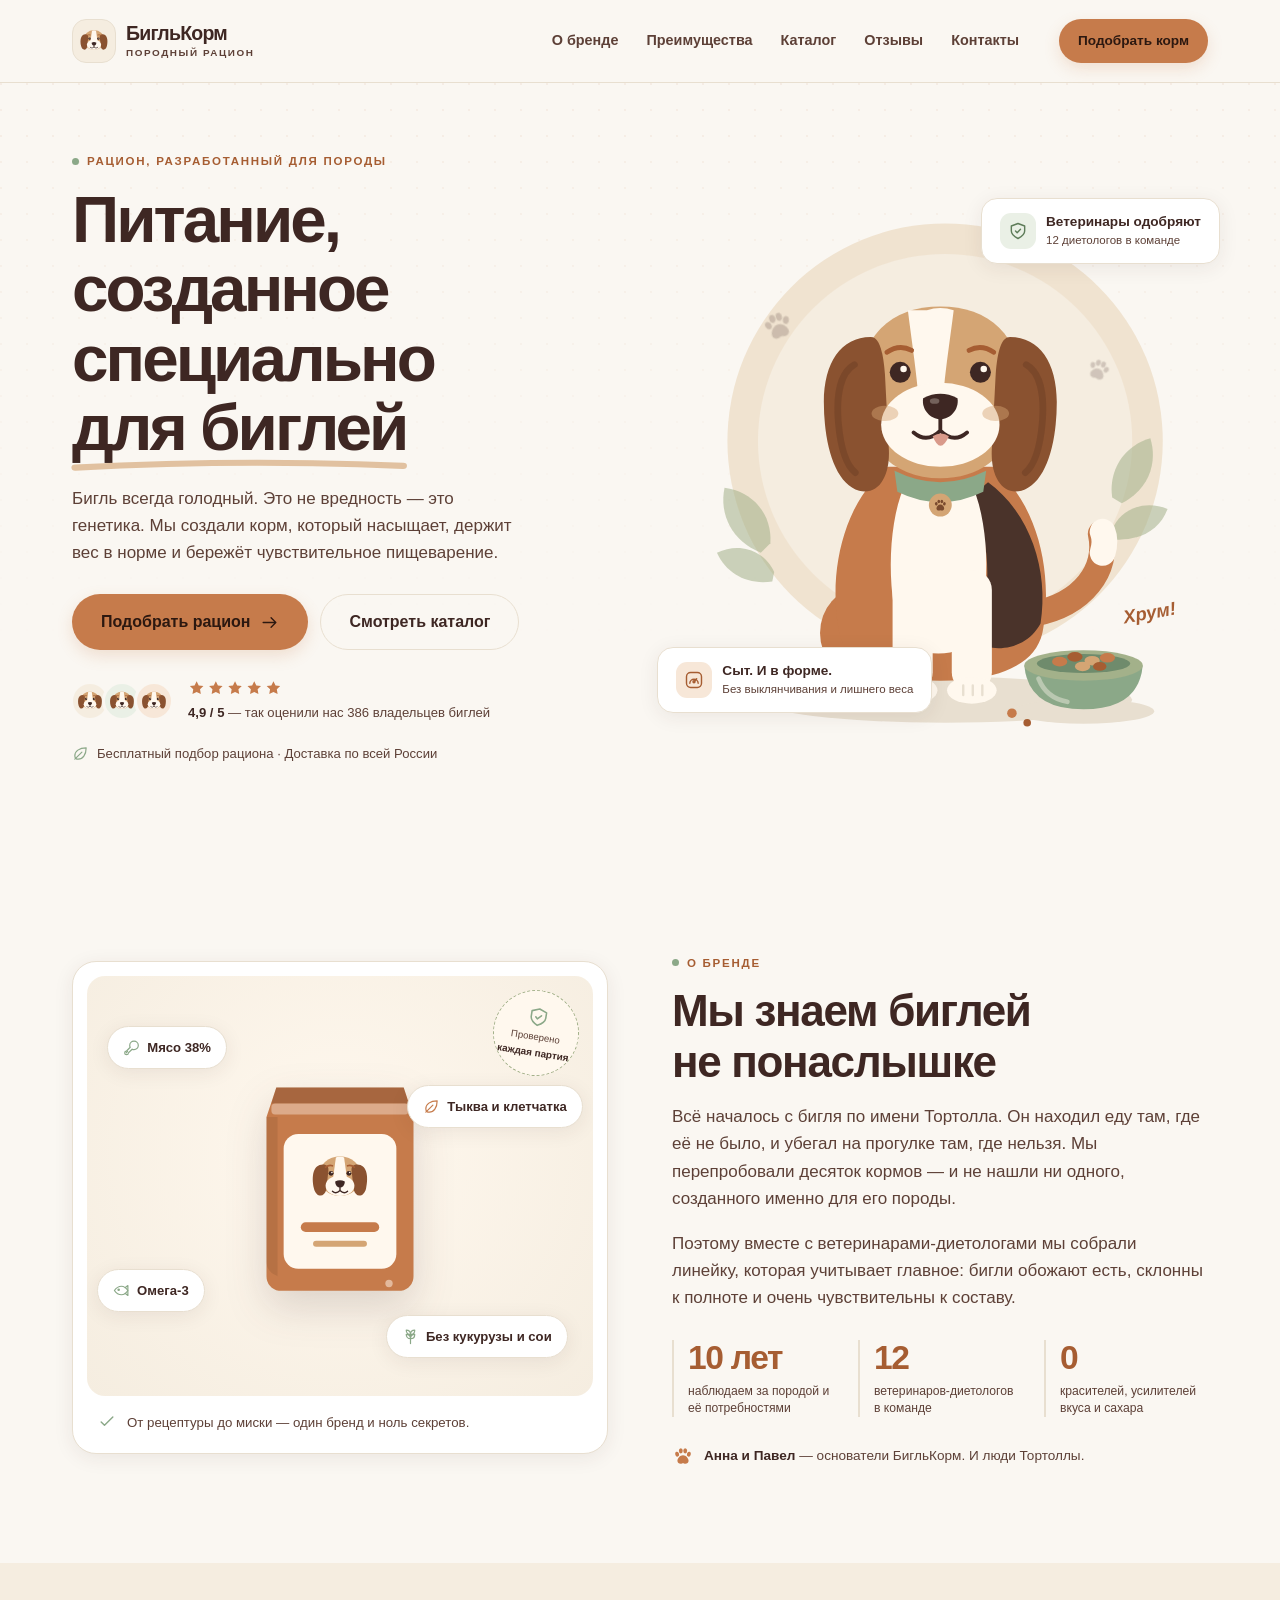
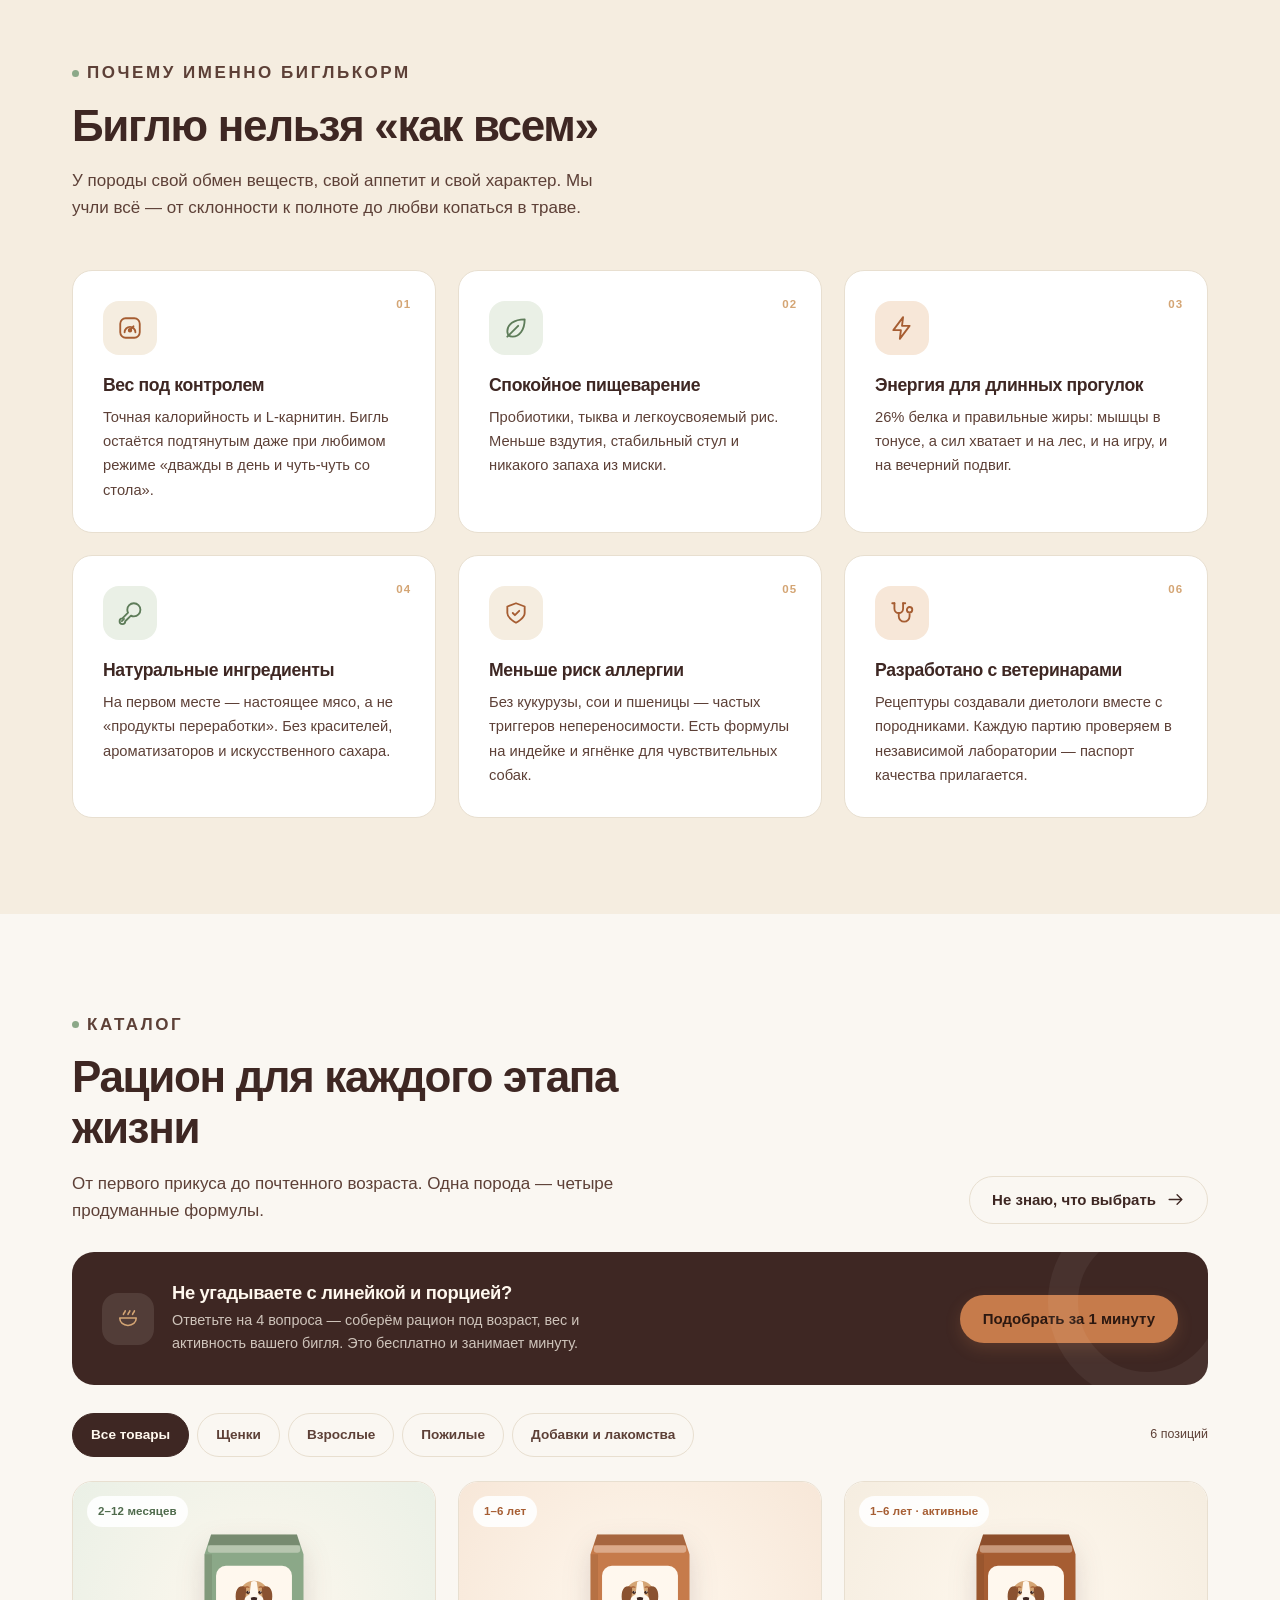
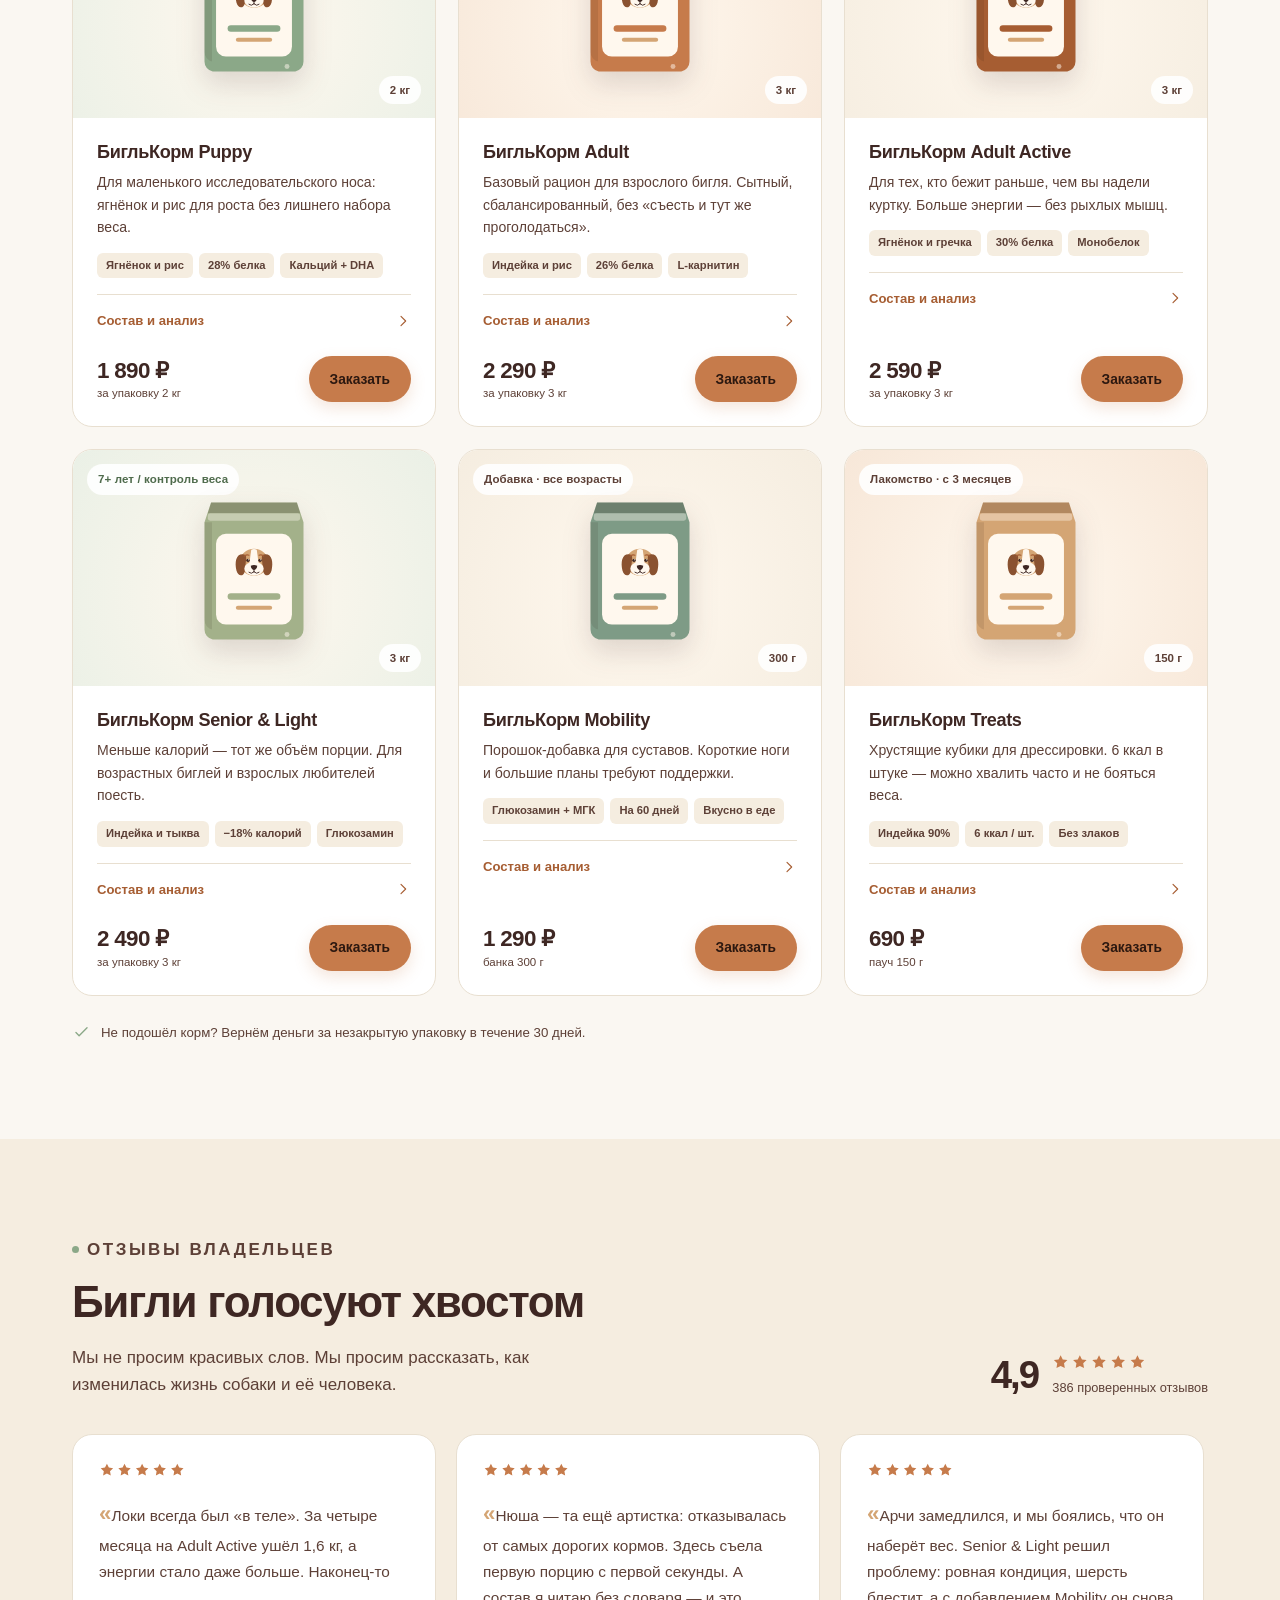
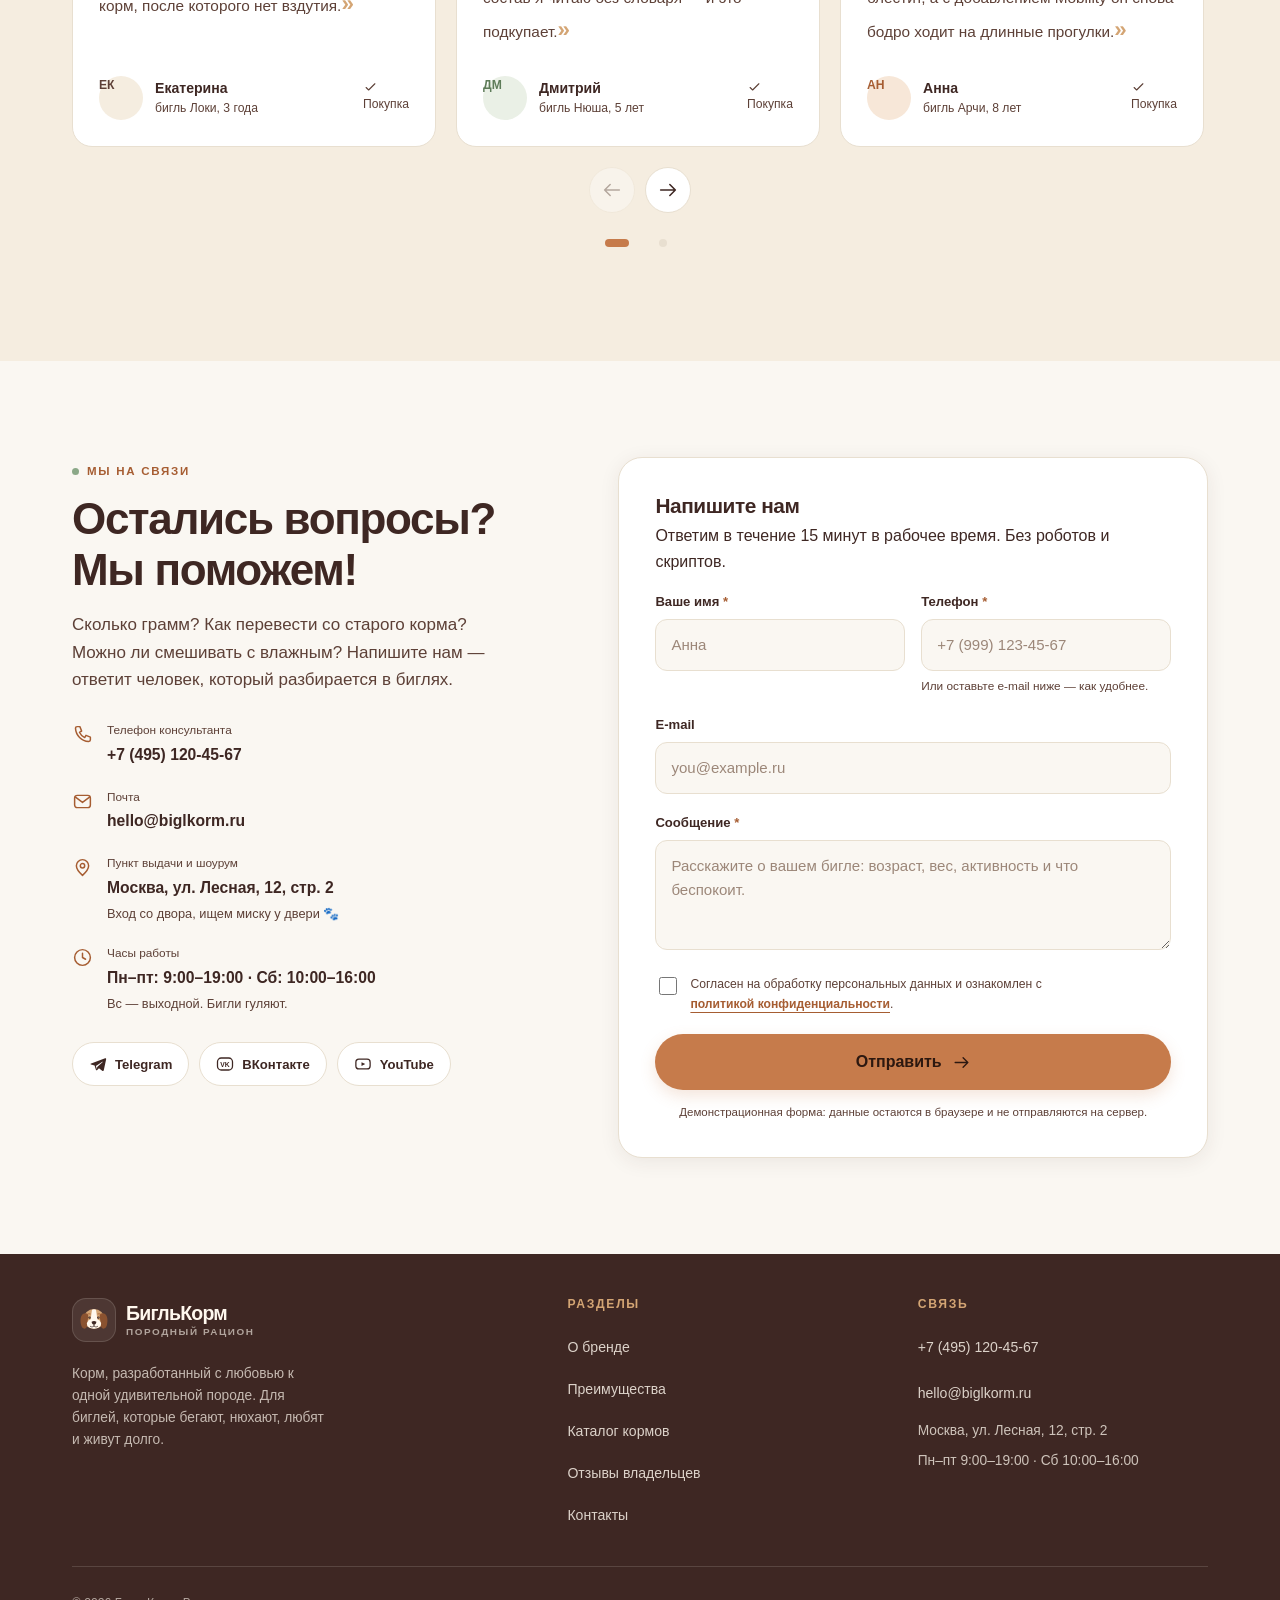
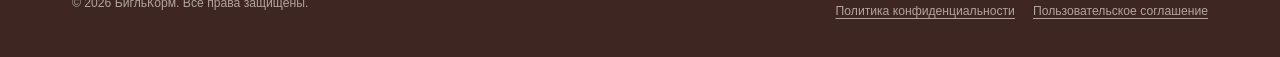
==== app/index.html @ 766b99fa "initial project" ====
<!DOCTYPE html>
<html lang="ru">
<head>
<meta charset="UTF-8">
<meta name="viewport" content="width=device-width, initial-scale=1">
<meta name="theme-color" content="#FAF7F2">
<meta name="description" content="БигльКорм — породный рацион для биглей. Корма для щенков, взрослых и пожилых собак, разработанные совместно с ветеринарами-диетологами. Бесподбор рациона под вес и активность.">
<title>БигльКорм — питание, созданное специально для биглей</title>
<link rel="icon" type="image/svg+xml" href="data:image/svg+xml,%3Csvg xmlns='http://www.w3.org/2000/svg' viewBox='0 0 100 100'%3E%3Ccircle cx='50' cy='47' r='31' fill='%23D4A574'/%3E%3Cellipse cx='37' cy='43' rx='3.6' ry='3.6' fill='%233E2723'/%3E%3Cellipse cx='63' cy='43' rx='3.6' ry='3.6' fill='%233E2723'/%3E%3Cpath d='M50 64v4' stroke='%233E2723' stroke-width='3' stroke-linecap='round'/%3E%3C/svg%3E">
<link rel="stylesheet" href="css/styles.css">
</head>

<body>
<a class="skip-link" href="#main">Перейти к содержимому</a>

<!-- ============================================================
     INLINE SVG-СПРАЙТ: иконки, мордочка бигля, упаковка корма
     ============================================================ -->
<svg width="0" height="0" style="position:absolute;overflow:hidden" aria-hidden="true" xmlns="http://www.w3.org/2000/svg">
<defs>

  <symbol id="i-paw" viewBox="0 0 24 24">
    <g fill="currentColor" stroke="none">
      <ellipse cx="5.6" cy="10" rx="2.1" ry="2.7" transform="rotate(-18 5.6 10)"/>
      <ellipse cx="9.6" cy="6.4" rx="2.1" ry="2.8"/>
      <ellipse cx="14.4" cy="6.4" rx="2.1" ry="2.8"/>
      <ellipse cx="18.4" cy="10" rx="2.1" ry="2.7" transform="rotate(18 18.4 10)"/>
      <path d="M12 11.2c-3.1 0-6.1 3.3-6.1 6.1 0 2 1.6 3.2 3.6 3.2 1.1 0 1.7-.5 2.5-.5s1.4.5 2.5.5c2 0 3.6-1.2 3.6-3.2 0-2.8-3-6.1-6.1-6.1Z"/>
    </g>
  </symbol>

  <symbol id="i-leaf" viewBox="0 0 24 24">
    <path d="M20 4C10 4 4 9 4 15c0 3 2 5 5 5 6 0 11-6 11-16Z"/>
    <path d="M4 20 14 10"/>
  </symbol>

  <symbol id="i-scale" viewBox="0 0 24 24">
    <rect x="3" y="3" width="18" height="18" rx="5"/>
    <path d="M7 16a5 5 0 0 1 10 0"/>
    <path d="m12 14 3.2-3.6"/>
    <circle cx="12" cy="14" r="1.2"/>
  </symbol>

  <symbol id="i-bolt" viewBox="0 0 24 24">
    <path d="M13 2 4 14h7l-1 8 9-12h-7l1-8Z"/>
  </symbol>

  <symbol id="i-shield" viewBox="0 0 24 24">
    <path d="M12 3 4 6v6c0 5 8 9 8 9s8-4 8-9V6l-8-3Z"/>
    <path d="m9 12 2 2 4-4"/>
  </symbol>

  <symbol id="i-heart" viewBox="0 0 24 24">
    <path d="M12 20s-7-4.6-7-10a4 4 0 0 1 7-2.6A4 4 0 0 1 19 10c0 5.4-7 10-7 10Z"/>
  </symbol>

  <symbol id="i-stethoscope" viewBox="0 0 24 24">
    <path d="M5 3v5a4 4 0 0 0 8 0V3"/>
    <path d="M5 3H3m10 0h2"/>
    <path d="M9 12v3a5 5 0 0 0 10 0v-2"/>
    <circle cx="19" cy="9" r="2.5"/>
  </symbol>

  <symbol id="i-bowl" viewBox="0 0 24 24">
    <path d="M3 11h18c0 5-4 8-9 8s-9-3-9-8Z"/>
    <path d="M7 7c0-2 2-2 2-4M12 7c0-2 2-2 2-4M17 7c0-2 2-2 2-4"/>
  </symbol>

  <symbol id="i-joints" viewBox="0 0 24 24">
    <circle cx="6.5" cy="6.5" r="3.5"/>
    <circle cx="17.5" cy="17.5" r="3.5"/>
    <path d="m9 9 6 6"/>
    <path d="M15 5h5M17.5 2.5v5M4 15v5M1.5 17.5h5"/>
  </symbol>

  <symbol id="i-meat" viewBox="0 0 24 24">
    <path d="M15.5 3a6 6 0 0 0-6 6c0 1 .2 1.9.7 2.7L5 17a2.6 2.6 0 1 0 2.6 2.6l5.3-5.2c.8.5 1.7.7 2.7.7a6 6 0 0 0-.1-12.1Z"/>
    <path d="m4.5 19.5 2-2"/>
  </symbol>

  <symbol id="i-fish" viewBox="0 0 24 24">
    <path d="M2 12s4-6 10-6c4 0 7 3 9 6-2 3-5 6-9 6-6 0-10-6-10-6Z"/>
    <path d="m17 8 4-3v14l-4-3"/>
    <circle cx="8" cy="11" r="1"/>
  </symbol>

  <symbol id="i-wheat" viewBox="0 0 24 24">
    <path d="M12 22V9"/>
    <path d="M12 9C8 9 6 6 6 3c4 0 6 3 6 6Zm0 0c4 0 6-3 6-6-4 0-6 3-6 6Zm0 6c-4 0-6-3-6-6 4 0 6 3 6 6Zm0 0c4 0 6-3 6-6-4 0-6 3-6 6Z"/>
  </symbol>

  <symbol id="i-check" viewBox="0 0 24 24">
    <path d="m5 12 4 4L19 6"/>
  </symbol>

  <symbol id="i-arrow" viewBox="0 0 24 24">
    <path d="M4 12h16M14 6l6 6-6 6"/>
  </symbol>

  <symbol id="i-chevron" viewBox="0 0 24 24">
    <path d="m9 5 7 7-7 7"/>
  </symbol>

  <symbol id="i-close" viewBox="0 0 24 24">
    <path d="M6 6l12 12M18 6 6 18"/>
  </symbol>

  <symbol id="i-plus" viewBox="0 0 24 24">
    <path d="M12 5v14M5 12h14"/>
  </symbol>

  <symbol id="i-minus" viewBox="0 0 24 24">
    <path d="M5 12h14"/>
  </symbol>

  <symbol id="i-star" viewBox="0 0 24 24">
    <path fill="currentColor" stroke="none" d="m12 2.5 2.9 5.9 6.5.9-4.7 4.6 1.1 6.5L12 17.4l-5.8 3 1.1-6.5L2.6 9.3l6.5-.9L12 2.5Z"/>
  </symbol>

  <symbol id="i-stars" viewBox="0 0 100 20">
    <use href="#i-star" x="0"  y="1" width="18" height="18"/>
    <use href="#i-star" x="20" y="1" width="18" height="18"/>
    <use href="#i-star" x="40" y="1" width="18" height="18"/>
    <use href="#i-star" x="60" y="1" width="18" height="18"/>
    <use href="#i-star" x="80" y="1" width="18" height="18"/>
  </symbol>

  <symbol id="i-phone" viewBox="0 0 24 24">
    <path d="M6 3h3l2 5-2.5 1.5a12 12 0 0 0 6 6L16 13l5 2v3a2 2 0 0 1-2 2A16 16 0 0 1 4 5a2 2 0 0 1 2-2Z"/>
  </symbol>

  <symbol id="i-mail" viewBox="0 0 24 24">
    <rect x="3" y="5" width="18" height="14" rx="3"/>
    <path d="m4 7 8 6 8-6"/>
  </symbol>

  <symbol id="i-pin" viewBox="0 0 24 24">
    <path d="M12 21s7-6.3 7-11a7 7 0 1 0-14 0c0 4.7 7 11 7 11Z"/>
    <circle cx="12" cy="10" r="2.5"/>
  </symbol>

  <symbol id="i-clock" viewBox="0 0 24 24">
    <circle cx="12" cy="12" r="9"/>
    <path d="M12 7v5l3.5 2"/>
  </symbol>

  <symbol id="i-telegram" viewBox="0 0 24 24">
    <path fill="currentColor" stroke="none" d="M21.5 4.3 2.9 11.2c-1.2.5-1.2 1.1-.2 1.4l4.7 1.5 1.8 5.5c.2.6.4.8.9.8.4 0 .6-.2.9-.5l2.3-2.2 4.7 3.5c.9.5 1.5.2 1.7-.8l3.1-14.5c.3-1.2-.4-1.8-1.3-1.6ZM9.2 14.5l8.6-5.4c.4-.2.8-.1.5.2l-7.4 6.7-.3 3-1.4-4.5Z"/>
  </symbol>

  <symbol id="i-vk" viewBox="0 0 24 24">
    <rect x="2" y="4" width="20" height="16" rx="5" fill="none" stroke="currentColor" stroke-width="1.7"/>
    <text x="12" y="15.5" text-anchor="middle" font-family="inherit" font-size="9" font-weight="800" fill="currentColor" stroke="none">VK</text>
  </symbol>

  <symbol id="i-youtube" viewBox="0 0 24 24">
    <rect x="2.5" y="5.5" width="19" height="13" rx="4"/>
    <path d="m10 9.5 5 2.5-5 2.5v-5Z" fill="currentColor" stroke="none"/>
  </symbol>

  <!-- Мордочка бигля: используется в логотипе, аватарах и на упаковке -->
  <symbol id="beagle-face" viewBox="0 0 100 100">
    <ellipse cx="50" cy="47" rx="31" ry="29" fill="#D4A574"/>
    <path d="M25 30C11 30 8 47 12 65c3 13 15 14 18 2l3-27c1-7-2-10-8-10Z" fill="#8A5230"/>
    <path d="M75 30c14 0 17 17 13 35-3 13-15 14-18 2l-3-27c-1-7 2-10 8-10Z" fill="#8A5230"/>
    <path d="M44 20q6-3 12 0l5 37q-11 8-22 0l5-37Z" fill="#FFF8EE"/>
    <ellipse cx="50" cy="61" rx="21" ry="15" fill="#FFF8EE"/>
    <circle cx="37" cy="43" r="3.6" fill="#3E2723"/>
    <circle cx="63" cy="43" r="3.6" fill="#3E2723"/>
    <circle cx="38.2" cy="41.8" r="1.2" fill="#FFF8EE"/>
    <circle cx="64.2" cy="41.8" r="1.2" fill="#FFF8EE"/>
    <path d="M43 55q7-4 14 0c0 6-4 9-7 9s-7-3-7-9Z" fill="#3E2723"/>
    <path d="M50 64v4m0 0q-6 6-11 1m11-1q6 6 11 1" fill="none" stroke="#3E2723" stroke-width="2" stroke-linecap="round"/>
    <path d="M29 34q5-4 10-2M61 32q5-2 10 2" fill="none" stroke="#A65D32" stroke-width="2.4" stroke-linecap="round"/>
  </symbol>

  <!-- Упаковка корма: цвет задаётся через currentColor -->
  <symbol id="bag" viewBox="0 0 160 200">
    <path d="M28 20h104l8 24v130a12 12 0 0 1-10 12H30a12 12 0 0 1-10-12V44l8-24Z" fill="currentColor"/>
    <path d="M28 20h104l4 13H24l4-13Z" fill="#2C1810" opacity=".2"/>
    <rect x="24" y="33" width="112" height="9" rx="3" fill="#FFF8EE" opacity=".38"/>
    <path d="M20 44h9v130H30a12 12 0 0 1-10-12V44Z" fill="#2C1810" opacity=".1"/>
    <rect x="34" y="58" width="92" height="110" rx="12" fill="#FFF8EE"/>
    <use href="#beagle-face" x="52" y="66" width="56" height="56"/>
    <rect x="48" y="130" width="64" height="8" rx="4" fill="currentColor"/>
    <rect x="58" y="145" width="44" height="5" rx="2.5" fill="#D4A574"/>
    <circle cx="120" cy="180" r="3" fill="#FFF8EE" opacity=".5"/>
  </symbol>

</defs>
</svg>

<!-- ============================================================
     БЛОК 1. ШАПКА / НАВИГАЦИЯ
     ============================================================ -->
<header class="site-header" id="top">
  <div class="container header-inner">
    <a class="logo" href="#top" aria-label="БигльКорм — на главную">
      <span class="logo-mark">
        <svg class="logo-face" viewBox="0 0 100 100" aria-hidden="true"><use href="#beagle-face"/></svg>
      </span>
      <span class="logo-text">БигльКорм<span class="logo-sub">породный рацион</span></span>
    </a>

    <nav class="nav" id="nav" aria-label="Основная навигация">
      <a href="#about">О бренде</a>
      <a href="#benefits">Преимущества</a>
      <a href="#catalog">Каталог</a>
      <a href="#reviews">Отзывы</a>
      <a href="#contacts">Контакты</a>
    </nav>

    <button class="btn btn--primary header-cta" type="button" data-quiz>Подобрать корм</button>

    <button class="burger" id="burger" type="button" aria-label="Открыть меню" aria-expanded="false" aria-controls="nav">
      <span></span><span></span><span></span>
    </button>
  </div>
</header>

<main id="main">

  <!-- ==========================================================
       БЛОК 2. HERO
       ========================================================== -->
  <section class="hero" id="hero" aria-labelledby="hero-title">
    <div class="container hero-grid">

      <div class="hero-copy">
        <p class="eyebrow"><span class="dot" aria-hidden="true"></span>Рацион, разработанный для породы</p>

        <h1 id="hero-title">Питание, созданное специально <span class="underline">для биглей<svg viewBox="0 0 300 16" preserveAspectRatio="none" aria-hidden="true"><path d="M3 11Q150 1 297 9" fill="none" stroke="#D4A574" stroke-width="7" stroke-linecap="round" opacity=".65"/></svg></span></h1>

        <p class="hero-lead">Бигль всегда голодный. Это не вредность — это генетика. Мы создали корм, который насыщает, держит вес в норме и бережёт чувствительное пищеварение.</p>

        <div class="hero-actions">
          <button class="btn btn--primary btn--lg" type="button" data-quiz>
            Подобрать рацион
            <svg class="icon" viewBox="0 0 24 24" aria-hidden="true"><use href="#i-arrow"/></svg>
          </button>
          <a class="btn btn--ghost btn--lg" href="#catalog">Смотреть каталог</a>
        </div>

        <div class="hero-trust">
          <div class="avatar-stack" aria-hidden="true">
            <span><svg viewBox="0 0 100 100"><use href="#beagle-face"/></svg></span>
            <span><svg viewBox="0 0 100 100"><use href="#beagle-face"/></svg></span>
            <span><svg viewBox="0 0 100 100"><use href="#beagle-face"/></svg></span>
          </div>
          <div>
            <svg class="stars-icon" viewBox="0 0 100 20" role="img" aria-label="Рейтинг 4,9 из 5"><use href="#i-stars"/></svg>
            <p><strong>4,9 / 5</strong> — так оценили нас 386 владельцев биглей</p>
          </div>
        </div>

        <p class="hero-note">
          <svg class="icon" viewBox="0 0 24 24" aria-hidden="true"><use href="#i-leaf"/></svg>
          Бесплатный подбор рациона · Доставка по всей России
        </p>
      </div>

      <!-- Тёплая авторская иллюстрация бигля с миской -->
      <div class="hero-art">
        <svg class="hero-scene" viewBox="0 0 560 600" role="img" aria-labelledby="scene-title">
          <title id="scene-title">Иллюстрация: рыже-бело-коричневый бигль сидит рядом с полной миской корма</title>

          <!-- Фон -->
          <circle cx="285" cy="285" r="228" fill="#F0E3D0"/>
          <circle cx="285" cy="285" r="196" fill="#F5EDE0"/>

          <!-- Листья -->
          <g fill="#A3B18A" opacity=".55">
            <path d="M92 402c-30-12-44-40-38-68 30 4 50 28 48 58Z"/>
            <path d="M104 432c-26 4-48-8-58-30 24-12 50-2 60 20Z"/>
            <path d="M470 350c28-14 38-42 30-68-28 8-44 34-40 62Z"/>
            <path d="M462 388c26 2 48-10 56-32-24-10-50 0-58 22Z"/>
          </g>

          <!-- Следы лап -->
          <g fill="#C67B4B" opacity=".2">
            <use href="#i-paw" x="92" y="146" width="36" height="36" transform="rotate(-18 110 164)"/>
            <use href="#i-paw" x="432" y="196" width="28" height="28" transform="rotate(20 446 210)"/>
          </g>

          <!-- Тень -->
          <ellipse cx="285" cy="556" rx="196" ry="24" fill="#E8DFD0"/>

          <!-- Хвост -->
          <path d="M378 466c52-10 78-46 70-84" fill="none" stroke="#C67B4B" stroke-width="27" stroke-linecap="round"/>
          <path d="M450 402c3-10 2-17 0-22" fill="none" stroke="#FFF8EE" stroke-width="27" stroke-linecap="round"/>

          <!-- Задняя лапа и бедро -->
          <ellipse cx="196" cy="486" rx="42" ry="47" fill="#C67B4B"/>
          <path d="M166 518c-15 0-25 9-25 19s11 16 27 16h22v-35Z" fill="#FFF8EE"/>

          <!-- Корпус -->
          <path d="M225 312c-45 36-62 106-52 168 5 40 47 56 107 56s103-16 108-56c10-62-8-132-53-168Z" fill="#C67B4B"/>

          <!-- Тёмное седло -->
          <path d="M330 328c44 32 64 92 55 148-14 26-46 32-68 20 20-56 14-116-6-152Z" fill="#4A332A"/>

          <!-- Белая грудка -->
          <path d="M245 326c-20 40-22 112-7 162 14 26 66 26 80 0 16-50 13-122-7-162-20 16-46 16-66 0Z" fill="#FFF8EE"/>

          <!-- Передние лапы -->
          <rect x="230" y="420" width="42" height="128" rx="21" fill="#FFF8EE"/>
          <rect x="292" y="420" width="42" height="128" rx="21" fill="#FFF8EE"/>
          <ellipse cx="251" cy="546" rx="26" ry="14" fill="#FFF8EE"/>
          <ellipse cx="313" cy="546" rx="26" ry="14" fill="#FFF8EE"/>
          <g stroke="#E8DFD0" stroke-width="2.5" stroke-linecap="round">
            <path d="M242 541v10M252 541v10M262 541v10"/>
            <path d="M304 541v10M314 541v10M324 541v10"/>
          </g>

          <!-- Ошейник -->
          <path d="M232 316q48 24 96 0l-3 22q-45 22-90 0Z" fill="#8BA888"/>
          <circle cx="280" cy="352" r="12" fill="#D4A574"/>
          <use href="#i-paw" x="272" y="344" width="16" height="16" style="color:#7A4A2E"/>

          <!-- Голова -->
          <path d="M195 232c0-58 34-88 85-88s85 30 85 88c0 56-34 92-85 92s-85-36-85-92Z" fill="#D4A574"/>

          <!-- Белая проточина -->
          <path d="M266 148q14-5 28 0c-4 32-8 58-10 80 8 18 6 44-4 58q-10 8-20 0c-10-14-12-40-4-58-2-22-6-48-10-80Z" fill="#FFF8EE"/>

          <!-- Уши -->
          <path d="M207 176c-31 0-49 27-49 68 0 45 12 86 37 93 20 5 33-15 31-45l-4-77c-2-25-6-39-15-39Z" fill="#8A5230"/>
          <path d="M353 176c31 0 49 27 49 68 0 45-12 86-37 93-20 5-33-15-31-45l4-77c2-25 6-39 15-39Z" fill="#8A5230"/>
          <path d="M190 205c-14 8-19 30-17 58 2 26 8 47 18 55" fill="none" stroke="#6E3F24" stroke-width="7" stroke-linecap="round" opacity=".5"/>
          <path d="M370 205c14 8 19 30 17 58-2 26-8 47-18 55" fill="none" stroke="#6E3F24" stroke-width="7" stroke-linecap="round" opacity=".5"/>

          <!-- Морда -->
          <ellipse cx="280" cy="268" rx="62" ry="44" fill="#FFF8EE"/>
          <ellipse cx="222" cy="256" rx="14" ry="8" fill="#D4A574" opacity=".45"/>
          <ellipse cx="338" cy="256" rx="14" ry="8" fill="#D4A574" opacity=".45"/>

          <!-- Глаза -->
          <circle cx="238" cy="213" r="11" fill="#3E2723"/>
          <circle cx="322" cy="213" r="11" fill="#3E2723"/>
          <circle cx="241.5" cy="209.5" r="3.4" fill="#FFF8EE"/>
          <circle cx="325.5" cy="209.5" r="3.4" fill="#FFF8EE"/>
          <path d="M224 192q13-9 26-2M310 190q13-7 26 2" fill="none" stroke="#A65D32" stroke-width="5" stroke-linecap="round"/>

          <!-- Нос и улыбка -->
          <path d="M262 240q18-9 36 0c2 12-8 22-18 22s-20-10-18-22Z" fill="#3E2723"/>
          <ellipse cx="274" cy="243" rx="5" ry="3" fill="#FFF8EE" opacity=".28"/>
          <path d="M280 262v12m0 0q-14 14-28 2m28-2q14 14 28 2" fill="none" stroke="#3E2723" stroke-width="4" stroke-linecap="round"/>
          <path d="M272 280q8 20 17 0-8-6-17 0Z" fill="#D99A8A"/>

          <!-- Миска -->
          <ellipse cx="430" cy="568" rx="74" ry="13" fill="#E8DFD0"/>
          <path d="M368 520q4 46 62 46t62-46Z" fill="#8BA888"/>
          <ellipse cx="430" cy="520" rx="62" ry="16" fill="#A3B18A"/>
          <ellipse cx="430" cy="518" rx="49" ry="10" fill="#6F8B6C"/>
          <g>
            <ellipse cx="405" cy="516" rx="8" ry="5" fill="#C67B4B"/>
            <ellipse cx="421" cy="511" rx="8" ry="5" fill="#A65D32"/>
            <ellipse cx="439" cy="515" rx="8" ry="5" fill="#D4A574"/>
            <ellipse cx="455" cy="512" rx="8" ry="5" fill="#C67B4B"/>
            <ellipse cx="429" cy="521" rx="8" ry="5" fill="#D4A574"/>
            <ellipse cx="447" cy="521" rx="7" ry="4.5" fill="#A65D32"/>
          </g>
          <path d="M383 534q8 20 30 24" fill="none" stroke="#FFF8EE" stroke-width="5" stroke-linecap="round" opacity=".4"/>
          <circle cx="355" cy="570" r="5" fill="#C67B4B"/>
          <circle cx="371" cy="580" r="4" fill="#A65D32"/>
        </svg>

        <div class="hero-badge hero-badge--top">
          <span class="badge-icon"><svg class="icon" viewBox="0 0 24 24" aria-hidden="true"><use href="#i-shield"/></svg></span>
          <div><strong>Ветеринары одобряют</strong><small>12 диетологов в команде</small></div>
        </div>

        <div class="hero-badge hero-badge--bottom">
          <span class="badge-icon"><svg class="icon" viewBox="0 0 24 24" aria-hidden="true"><use href="#i-scale"/></svg></span>
          <div><strong>Сыт. И в форме.</strong><small>Без выклянчивания и лишнего веса</small></div>
        </div>

        <span class="hero-bubble" aria-hidden="true">Хрум!</span>
      </div>

    </div>
  </section>

  <!-- ==========================================================
       БЛОК 3. О БРЕНДЕ
       ========================================================== -->
  <section class="section about" id="about" aria-labelledby="about-title">
    <div class="container split">

      <div class="about-visual" data-reveal>
        <div class="lab-scene">
          <div class="lab-stamp">
            <svg class="icon" viewBox="0 0 24 24" aria-hidden="true"><use href="#i-shield"/></svg>
            Проверено<br><strong>каждая партия</strong>
          </div>

          <svg class="lab-bag" viewBox="0 0 160 200" role="img" aria-label="Упаковка корма БигльКорм"><use href="#bag"/></svg>

          <span class="ingredient ingredient--1">
            <svg class="icon" viewBox="0 0 24 24" aria-hidden="true"><use href="#i-meat"/></svg>Мясо 38%
          </span>
          <span class="ingredient ingredient--2">
            <svg class="icon" viewBox="0 0 24 24" aria-hidden="true"><use href="#i-leaf"/></svg>Тыква и клетчатка
          </span>
          <span class="ingredient ingredient--3">
            <svg class="icon" viewBox="0 0 24 24" aria-hidden="true"><use href="#i-fish"/></svg>Омега-3
          </span>
          <span class="ingredient ingredient--4">
            <svg class="icon" viewBox="0 0 24 24" aria-hidden="true"><use href="#i-wheat"/></svg>Без кукурузы и сои
          </span>
        </div>
        <div class="lab-caption">
          <svg class="icon" viewBox="0 0 24 24" aria-hidden="true"><use href="#i-check"/></svg>
          <p>От рецептуры до миски — один бренд и ноль секретов.</p>
        </div>
      </div>

      <div class="about-copy" data-reveal>
        <p class="eyebrow"><span class="dot" aria-hidden="true"></span>О бренде</p>
        <h2 id="about-title">Мы знаем биглей<br>не понаслышке</h2>

        <p class="lead">Всё началось с бигля по имени Тортолла. Он находил еду там, где её не было, и убегал на прогулке там, где нельзя. Мы перепробовали десяток кормов — и не нашли ни одного, созданного именно для его породы.</p>
        <p class="lead">Поэтому вместе с ветеринарами-диетологами мы собрали линейку, которая учитывает главное: бигли обожают есть, склонны к полноте и очень чувствительны к составу.</p>

        <div class="about-facts">
          <div class="fact"><strong>10 лет</strong><span>наблюдаем за породой и её потребностями</span></div>
          <div class="fact"><strong>12</strong><span>ветеринаров-диетологов в команде</span></div>
          <div class="fact"><strong>0</strong><span>красителей, усилителей вкуса и сахара</span></div>
        </div>

        <p class="signature">
          <svg class="icon" viewBox="0 0 24 24" aria-hidden="true"><use href="#i-paw"/></svg>
          <span><strong>Анна и Павел</strong> — основатели БигльКорм. И люди Тортоллы.</span>
        </p>
      </div>

    </div>
  </section>

  <!-- ==========================================================
       БЛОК 4. ПРЕИМУЩЕСТВА
       ========================================================== -->
  <section class="section section--sand benefits" id="benefits" aria-labelledby="benefits-title">
    <div class="container">

      <div class="section-head" data-reveal>
        <p class="eyebrow"><span class="dot" aria-hidden="true"></span>Почему именно БигльКорм</p>
        <h2 id="benefits-title">Биглю нельзя «как всем»</h2>
        <p>У породы свой обмен веществ, свой аппетит и свой характер. Мы учли всё — от склонности к полноте до любви копаться в траве.</p>
      </div>

      <div class="benefits-grid">
        <article class="benefit" data-reveal>
          <span class="card-index" aria-hidden="true">01</span>
          <div class="benefit-icon"><svg class="icon" viewBox="0 0 24 24" aria-hidden="true"><use href="#i-scale"/></svg></div>
          <h3>Вес под контролем</h3>
          <p>Точная калорийность и L-карнитин. Бигль остаётся подтянутым даже при любимом режиме «дважды в день и чуть-чуть со стола».</p>
        </article>

        <article class="benefit" data-reveal>
          <span class="card-index" aria-hidden="true">02</span>
          <div class="benefit-icon"><svg class="icon" viewBox="0 0 24 24" aria-hidden="true"><use href="#i-leaf"/></svg></div>
          <h3>Спокойное пищеварение</h3>
          <p>Пробиотики, тыква и легкоусвояемый рис. Меньше вздутия, стабильный стул и никакого запаха из миски.</p>
        </article>

        <article class="benefit" data-reveal>
          <span class="card-index" aria-hidden="true">03</span>
          <div class="benefit-icon"><svg class="icon" viewBox="0 0 24 24" aria-hidden="true"><use href="#i-bolt"/></svg></div>
          <h3>Энергия для длинных прогулок</h3>
          <p>26% белка и правильные жиры: мышцы в тонусе, а сил хватает и на лес, и на игру, и на вечерний подвиг.</p>
        </article>

        <article class="benefit" data-reveal>
          <span class="card-index" aria-hidden="true">04</span>
          <div class="benefit-icon"><svg class="icon" viewBox="0 0 24 24" aria-hidden="true"><use href="#i-meat"/></svg></div>
          <h3>Натуральные ингредиенты</h3>
          <p>На первом месте — настоящее мясо, а не «продукты переработки». Без красителей, ароматизаторов и искусственного сахара.</p>
        </article>

        <article class="benefit" data-reveal>
          <span class="card-index" aria-hidden="true">05</span>
          <div class="benefit-icon"><svg class="icon" viewBox="0 0 24 24" aria-hidden="true"><use href="#i-shield"/></svg></div>
          <h3>Меньше риск аллергии</h3>
          <p>Без кукурузы, сои и пшеницы — частых триггеров непереносимости. Есть формулы на индейке и ягнёнке для чувствительных собак.</p>
        </article>

        <article class="benefit" data-reveal>
          <span class="card-index" aria-hidden="true">06</span>
          <div class="benefit-icon"><svg class="icon" viewBox="0 0 24 24" aria-hidden="true"><use href="#i-stethoscope"/></svg></div>
          <h3>Разработано с ветеринарами</h3>
          <p>Рецептуры создавали диетологи вместе с породниками. Каждую партию проверяем в независимой лаборатории — паспорт качества прилагается.</p>
        </article>
      </div>

    </div>
  </section>

  <!-- ==========================================================
       БЛОК 5. КАТАЛОГ ПРОДУКЦИИ
       ========================================================== -->
  <section class="section catalog" id="catalog" aria-labelledby="catalog-title">
    <div class="container">

      <div class="catalog-head" data-reveal>
        <div class="section-head">
          <p class="eyebrow"><span class="dot" aria-hidden="true"></span>Каталог</p>
          <h2 id="catalog-title">Рацион для каждого этапа жизни</h2>
          <p>От первого прикуса до почтенного возраста. Одна порода — четыре продуманные формулы.</p>
        </div>
        <button class="btn btn--ghost" type="button" data-quiz>
          Не знаю, что выбрать
          <svg class="icon" viewBox="0 0 24 24" aria-hidden="true"><use href="#i-arrow"/></svg>
        </button>
      </div>

      <!-- Быстрый подбор рациона -->
      <div class="picker-strip" data-reveal>
        <div class="picker-icon"><svg class="icon" viewBox="0 0 24 24" aria-hidden="true"><use href="#i-bowl"/></svg></div>
        <div>
          <h3>Не угадываете с линейкой и порцией?</h3>
          <p>Ответьте на 4 вопроса — соберём рацион под возраст, вес и активность вашего бигля. Это бесплатно и занимает минуту.</p>
        </div>
        <button class="btn btn--primary" type="button" data-quiz>Подобрать за 1 минуту</button>
      </div>

      <!-- Фильтр по возрасту -->
      <div class="filter-bar" role="group" aria-label="Фильтр кормов по возрасту">
        <button class="filter-btn is-active" type="button" data-filter="all" aria-pressed="true">Все товары</button>
        <button class="filter-btn" type="button" data-filter="puppy" aria-pressed="false">Щенки</button>
        <button class="filter-btn" type="button" data-filter="adult" aria-pressed="false">Взрослые</button>
        <button class="filter-btn" type="button" data-filter="senior" aria-pressed="false">Пожилые</button>
        <button class="filter-btn" type="button" data-filter="extra" aria-pressed="false">Добавки и лакомства</button>
        <p class="filter-count" id="catalogCount" aria-live="polite">6 позиций</p>
      </div>

      <div class="products-grid" id="productsGrid">

        <!-- Puppy -->
        <article class="product" data-age="puppy" data-reveal>
          <div class="product-media" style="--tint:#EAF0E6;--bag:#8BA888">
            <span class="tag tag--green">2–12 месяцев</span>
            <svg class="bag" viewBox="0 0 160 200" role="img" aria-label="Упаковка БигльКорм Puppy"><use href="#bag"/></svg>
            <span class="weight-badge">2 кг</span>
          </div>
          <div class="product-body">
            <h3>БигльКорм Puppy</h3>
            <p class="product-desc">Для маленького исследовательского носа: ягнёнок и рис для роста без лишнего набора веса.</p>
            <ul class="product-facts"><li>Ягнёнок и рис</li><li>28% белка</li><li>Кальций + DHA</li></ul>
            <details class="composition">
              <summary>Состав и анализ<svg class="icon" viewBox="0 0 24 24" aria-hidden="true"><use href="#i-chevron"/></svg></summary>
              <div class="composition-content">
                <strong>Состав:</strong> дегидрированный ягнёнок 38%, рис 22%, овёс, животный жир, тыква, льняное семя, пробиотик FOS, глюкозамин.
                <ul>
                  <li>Белок — 28% · Жир — 16%</li>
                  <li>Клетчатка — 3,5% · Зола — 6,5%</li>
                  <li>395 ккал / 100 г</li>
                </ul>
              </div>
            </details>
            <div class="product-bottom">
              <div class="price"><strong>1 890 ₽</strong><small>за упаковку 2 кг</small></div>
              <button class="btn btn--primary" type="button" data-order="puppy">Заказать</button>
            </div>
          </div>
        </article>

        <!-- Adult -->
        <article class="product" data-age="adult" data-reveal>
          <div class="product-media" style="--tint:#F7E7D8;--bag:#C67B4B">
            <span class="tag tag--accent">1–6 лет</span>
            <svg class="bag" viewBox="0 0 160 200" role="img" aria-label="Упаковка БигльКорм Adult"><use href="#bag"/></svg>
            <span class="weight-badge">3 кг</span>
          </div>
          <div class="product-body">
            <h3>БигльКорм Adult</h3>
            <p class="product-desc">Базовый рацион для взрослого бигля. Сытный, сбалансированный, без «съесть и тут же проголодаться».</p>
            <ul class="product-facts"><li>Индейка и рис</li><li>26% белка</li><li>L-карнитин</li></ul>
            <details class="composition">
              <summary>Состав и анализ<svg class="icon" viewBox="0 0 24 24" aria-hidden="true"><use href="#i-chevron"/></svg></summary>
              <div class="composition-content">
                <strong>Состав:</strong> дегидрированная индейка 40%, рис 24%, овёс, утиный жир, тыква, цикорий, пробиотик MOS, омега-3.
                <ul>
                  <li>Белок — 26% · Жир — 14%</li>
                  <li>Клетчатка — 4,5% · Зола — 6%</li>
                  <li>365 ккал / 100 г</li>
                </ul>
              </div>
            </details>
            <div class="product-bottom">
              <div class="price"><strong>2 290 ₽</strong><small>за упаковку 3 кг</small></div>
              <button class="btn btn--primary" type="button" data-order="adult">Заказать</button>
            </div>
          </div>
        </article>

        <!-- Adult Active -->
        <article class="product" data-age="adult" data-reveal>
          <div class="product-media" style="--tint:#F5EDE0;--bag:#A65D32">
            <span class="tag tag--accent">1–6 лет · активные</span>
            <svg class="bag" viewBox="0 0 160 200" role="img" aria-label="Упаковка БигльКорм Adult Active"><use href="#bag"/></svg>
            <span class="weight-badge">3 кг</span>
          </div>
          <div class="product-body">
            <h3>БигльКорм Adult Active</h3>
            <p class="product-desc">Для тех, кто бежит раньше, чем вы надели куртку. Больше энергии — без рыхлых мышц.</p>
            <ul class="product-facts"><li>Ягнёнок и гречка</li><li>30% белка</li><li>Монобелок</li></ul>
            <details class="composition">
              <summary>Состав и анализ<svg class="icon" viewBox="0 0 24 24" aria-hidden="true"><use href="#i-chevron"/></svg></summary>
              <div class="composition-content">
                <strong>Состав:</strong> дегидрированный ягнёнок 42%, гречка 20%, животный жир, свёкла, водоросли, глюкозамин, хондроитин.
                <ul>
                  <li>Белок — 30% · Жир — 18%</li>
                  <li>Клетчатка — 3% · Зола — 7%</li>
                  <li>405 ккал / 100 г</li>
                </ul>
              </div>
            </details>
            <div class="product-bottom">
              <div class="price"><strong>2 590 ₽</strong><small>за упаковку 3 кг</small></div>
              <button class="btn btn--primary" type="button" data-order="active">Заказать</button>
            </div>
          </div>
        </article>

        <!-- Senior & Light -->
        <article class="product" data-age="senior" data-reveal>
          <div class="product-media" style="--tint:#EAF0E6;--bag:#A3B18A">
            <span class="tag tag--green">7+ лет / контроль веса</span>
            <svg class="bag" viewBox="0 0 160 200" role="img" aria-label="Упаковка БигльКорм Senior and Light"><use href="#bag"/></svg>
            <span class="weight-badge">3 кг</span>
          </div>
          <div class="product-body">
            <h3>БигльКорм Senior & Light</h3>
            <p class="product-desc">Меньше калорий — тот же объём порции. Для возрастных биглей и взрослых любителей поесть.</p>
            <ul class="product-facts"><li>Индейка и тыква</li><li>−18% калорий</li><li>Глюкозамин</li></ul>
            <details class="composition">
              <summary>Состав и анализ<svg class="icon" viewBox="0 0 24 24" aria-hidden="true"><use href="#i-chevron"/></svg></summary>
              <div class="composition-content">
                <strong>Состав:</strong> дегидрированная индейка 36%, тыква 12%, рис, овёс, клетчатка, льняное масло, глюкозамин, МГК.
                <ul>
                  <li>Белок — 27% · Жир — 9%</li>
                  <li>Клетчатка — 6% · Зола — 6%</li>
                  <li>310 ккал / 100 г</li>
                </ul>
              </div>
            </details>
            <div class="product-bottom">
              <div class="price"><strong>2 490 ₽</strong><small>за упаковку 3 кг</small></div>
              <button class="btn btn--primary" type="button" data-order="light">Заказать</button>
            </div>
          </div>
        </article>

        <!-- Mobility -->
        <article class="product" data-age="extra" data-reveal>
          <div class="product-media" style="--tint:#F5EDE0;--bag:#7E9B86">
            <span class="tag">Добавка · все возрасты</span>
            <svg class="bag" viewBox="0 0 160 200" role="img" aria-label="Упаковка добавки БигльКорм Mobility"><use href="#bag"/></svg>
            <span class="weight-badge">300 г</span>
          </div>
          <div class="product-body">
            <h3>БигльКорм Mobility</h3>
            <p class="product-desc">Порошок-добавка для суставов. Короткие ноги и большие планы требуют поддержки.</p>
            <ul class="product-facts"><li>Глюкозамин + МГК</li><li>На 60 дней</li><li>Вкусно в еде</li></ul>
            <details class="composition">
              <summary>Состав и анализ<svg class="icon" viewBox="0 0 24 24" aria-hidden="true"><use href="#i-chevron"/></svg></summary>
              <div class="composition-content">
                <strong>Состав:</strong> глюкозамин гидрохлорид, метилсульфонилметан (МСМ), гидролизованный коллаген, экстракт зелёногубчатой мидии.
                <ul>
                  <li>1 мерная ложка в день для собаки 10–14 кг</li>
                  <li>Курс — 2 месяца, затем перерыв 1 месяц</li>
                </ul>
              </div>
            </details>
            <div class="product-bottom">
              <div class="price"><strong>1 290 ₽</strong><small>банка 300 г</small></div>
              <button class="btn btn--primary" type="button" data-order="joints">Заказать</button>
            </div>
          </div>
        </article>

        <!-- Treats -->
        <article class="product" data-age="extra" data-reveal>
          <div class="product-media" style="--tint:#F7E7D8;--bag:#D4A574">
            <span class="tag">Лакомство · с 3 месяцев</span>
            <svg class="bag" viewBox="0 0 160 200" role="img" aria-label="Упаковка лакомств БигльКорм Treats"><use href="#bag"/></svg>
            <span class="weight-badge">150 г</span>
          </div>
          <div class="product-body">
            <h3>БигльКорм Treats</h3>
            <p class="product-desc">Хрустящие кубики для дрессировки. 6 ккал в штуке — можно хвалить часто и не бояться веса.</p>
            <ul class="product-facts"><li>Индейка 90%</li><li>6 ккал / шт.</li><li>Без злаков</li></ul>
            <details class="composition">
              <summary>Состав и анализ<svg class="icon" viewBox="0 0 24 24" aria-hidden="true"><use href="#i-chevron"/></svg></summary>
              <div class="composition-content">
                <strong>Состав:</strong> индейка 90%, растительный глицерин, розмарин.
                <ul>
                  <li>Белок — 38% · Жир — 12%</li>
                  <li>Не более 10% суточной калорийности рациона</li>
                </ul>
              </div>
            </details>
            <div class="product-bottom">
              <div class="price"><strong>690 ₽</strong><small>пауч 150 г</small></div>
              <button class="btn btn--primary" type="button" data-order="treats">Заказать</button>
            </div>
          </div>
        </article>

      </div>

      <p class="catalog-note">
        <svg class="icon" viewBox="0 0 24 24" aria-hidden="true"><use href="#i-check"/></svg>
        Не подошёл корм? Вернём деньги за незакрытую упаковку в течение 30 дней.
      </p>

    </div>
  </section>

  <!-- ==========================================================
       БЛОК 6. ОТЗЫВЫ ВЛАДЕЛЬЦЕВ
       ========================================================== -->
  <section class="section section--sand reviews" id="reviews" aria-labelledby="reviews-title">
    <div class="container">

      <div class="reviews-head" data-reveal>
        <div class="section-head" style="margin-bottom:0">
          <p class="eyebrow"><span class="dot" aria-hidden="true"></span>Отзывы владельцев</p>
          <h2 id="reviews-title">Бигли голосуют хвостом</h2>
          <p>Мы не просим красивых слов. Мы просим рассказать, как изменилась жизнь собаки и её человека.</p>
        </div>

        <div class="rating-summary">
          <div class="rating-number">4,9</div>
          <div>
            <svg class="stars-icon" viewBox="0 0 100 20" role="img" aria-label="5 из 5"><use href="#i-stars"/></svg>
            <p>386 проверенных отзывов</p>
          </div>
        </div>
      </div>

      <div class="reviews-track" id="reviewsTrack" tabindex="0" role="region" aria-label="Отзывы владельцев биглей. Листайте стрелками или свайпом.">

        <article class="review">
          <svg class="stars-icon" viewBox="0 0 100 20" role="img" aria-label="Оценка 5 из 5"><use href="#i-stars"/></svg>
          <blockquote>Локи всегда был «в теле». За четыре месяца на Adult Active ушёл 1,6 кг, а энергии стало даже больше. Наконец-то корм, после которого нет вздутия.</blockquote>
          <div class="review-person">
            <span class="review-avatar" aria-hidden="true">ЕК</span>
            <div><strong>Екатерина</strong><span>бигль Локи, 3 года</span></div>
            <span class="review-verified"><svg class="icon" viewBox="0 0 24 24" aria-hidden="true"><use href="#i-check"/></svg>Покупка</span>
          </div>
        </article>

        <article class="review">
          <svg class="stars-icon" viewBox="0 0 100 20" role="img" aria-label="Оценка 5 из 5"><use href="#i-stars"/></svg>
          <blockquote>Нюша — та ещё артистка: отказывалась от самых дорогих кормов. Здесь съела первую порцию с первой секунды. А состав я читаю без словаря — и это подкупает.</blockquote>
          <div class="review-person">
            <span class="review-avatar" aria-hidden="true">ДМ</span>
            <div><strong>Дмитрий</strong><span>бигль Нюша, 5 лет</span></div>
            <span class="review-verified"><svg class="icon" viewBox="0 0 24 24" aria-hidden="true"><use href="#i-check"/></svg>Покупка</span>
          </div>
        </article>

        <article class="review">
          <svg class="stars-icon" viewBox="0 0 100 20" role="img" aria-label="Оценка 5 из 5"><use href="#i-stars"/></svg>
          <blockquote>Арчи замедлился, и мы боялись, что он наберёт вес. Senior & Light решил проблему: ровная кондиция, шерсть блестит, а с добавлением Mobility он снова бодро ходит на длинные прогулки.</blockquote>
          <div class="review-person">
            <span class="review-avatar" aria-hidden="true">АН</span>
            <div><strong>Анна</strong><span>бигль Арчи, 8 лет</span></div>
            <span class="review-verified"><svg class="icon" viewBox="0 0 24 24" aria-hidden="true"><use href="#i-check"/></svg>Покупка</span>
          </div>
        </article>

        <article class="review">
          <div style="display:flex;gap:2px;color:var(--accent);margin-bottom:16px" role="img" aria-label="Оценка 4 из 5">
            <svg class="icon" viewBox="0 0 24 24" style="fill:currentColor;stroke:none"><use href="#i-star"/></svg>
            <svg class="icon" viewBox="0 0 24 24" style="fill:currentColor;stroke:none"><use href="#i-star"/></svg>
            <svg class="icon" viewBox="0 0 24 24" style="fill:currentColor;stroke:none"><use href="#i-star"/></svg>
            <svg class="icon" viewBox="0 0 24 24" style="fill:currentColor;stroke:none"><use href="#i-star"/></svg>
            <svg class="icon" viewBox="0 0 24 24" style="fill:currentColor;stroke:none;opacity:.25"><use href="#i-star"/></svg>
          </div>
          <blockquote>Взяли пробник для щенка. Через неделю стул наладился, а через месяц Пончик перестал выклянчивать еду со стола — сыт реально надолго. Минус за то, что ждать доставку пришлось четыре дня.</blockquote>
          <div class="review-person">
            <span class="review-avatar" aria-hidden="true">СГ</span>
            <div><strong>Сергей</strong><span>бигль Пончик, 7 месяцев</span></div>
            <span class="review-verified"><svg class="icon" viewBox="0 0 24 24" aria-hidden="true"><use href="#i-check"/></svg>Покупка</span>
          </div>
        </article>

      </div>

      <div class="carousel-controls" style="justify-content:center">
        <button class="round-btn prev" id="reviewPrev" type="button" aria-label="Предыдущие отзывы">
          <svg class="icon" viewBox="0 0 24 24" aria-hidden="true"><use href="#i-arrow"/></svg>
        </button>
        <button class="round-btn" id="reviewNext" type="button" aria-label="Следующие отзывы">
          <svg class="icon" viewBox="0 0 24 24" aria-hidden="true"><use href="#i-arrow"/></svg>
        </button>
      </div>
      <div class="carousel-dots" id="reviewDots" role="group" aria-label="Выбор страницы отзывов"></div>

    </div>
  </section>

  <!-- ==========================================================
       БЛОК 7. КОНТАКТЫ И ФОРМА ОБРАТНОЙ СВЯЗИ
       ========================================================== -->
  <section class="section contacts" id="contacts" aria-labelledby="contacts-title">
    <div class="container contacts-grid">

      <div class="contacts-copy" data-reveal>
        <p class="eyebrow"><span class="dot" aria-hidden="true"></span>Мы на связи</p>
        <h2 id="contacts-title">Остались вопросы?<br>Мы поможем!</h2>
        <p class="lead">Сколько грамм? Как перевести со старого корма? Можно ли смешивать с влажным? Напишите нам — ответит человек, который разбирается в биглях.</p>

        <ul class="contact-list">
          <li class="contact-item">
            <svg class="icon" viewBox="0 0 24 24" aria-hidden="true"><use href="#i-phone"/></svg>
            <div>
              <span>Телефон консультанта</span>
              <a href="tel:+74951204567">+7 (495) 120-45-67</a>
            </div>
          </li>
          <li class="contact-item">
            <svg class="icon" viewBox="0 0 24 24" aria-hidden="true"><use href="#i-mail"/></svg>
            <div>
              <span>Почта</span>
              <a href="mailto:hello@biglkorm.ru">hello@biglkorm.ru</a>
            </div>
          </li>
          <li class="contact-item">
            <svg class="icon" viewBox="0 0 24 24" aria-hidden="true"><use href="#i-pin"/></svg>
            <div>
              <span>Пункт выдачи и шоурум</span>
              <strong>Москва, ул. Лесная, 12, стр. 2</strong>
              <small>Вход со двора, ищем миску у двери 🐾</small>
            </div>
          </li>
          <li class="contact-item">
            <svg class="icon" viewBox="0 0 24 24" aria-hidden="true"><use href="#i-clock"/></svg>
            <div>
              <span>Часы работы</span>
              <strong>Пн–пт: 9:00–19:00 · Сб: 10:00–16:00</strong>
              <small>Вс — выходной. Бигли гуляют.</small>
            </div>
          </li>
        </ul>

        <div class="socials">
          <a class="social" href="https://t.me/biglkorm" target="_blank" rel="noopener noreferrer">
            <svg class="icon" viewBox="0 0 24 24" aria-hidden="true"><use href="#i-telegram"/></svg>Telegram
          </a>
          <a class="social" href="https://vk.com/biglkorm" target="_blank" rel="noopener noreferrer">
            <svg class="icon" viewBox="0 0 24 24" aria-hidden="true"><use href="#i-vk"/></svg>ВКонтакте
          </a>
          <a class="social" href="https://www.youtube.com/@biglkorm" target="_blank" rel="noopener noreferrer">
            <svg class="icon" viewBox="0 0 24 24" aria-hidden="true"><use href="#i-youtube"/></svg>YouTube
          </a>
        </div>
      </div>

      <div class="form-card" data-reveal>
        <form id="contactForm" aria-label="Форма обратной связи">
          <h3>Напишите нам</h3>
          <p class="form-intro">Ответим в течение 15 минут в рабочее время. Без роботов и скриптов.</p>

          <div class="form-row">
            <div class="field">
              <label for="contactName">Ваше имя <span class="req">*</span></label>
              <input id="contactName" name="name" type="text" required minlength="2" maxlength="60" autocomplete="name" placeholder="Анна">
            </div>
            <div class="field">
              <label for="contactPhone">Телефон <span class="req">*</span></label>
              <input id="contactPhone" name="phone" type="tel" required pattern="[0-9+()\s-]{10,20}" inputmode="tel" autocomplete="tel" placeholder="+7 (999) 123-45-67">
              <p class="field-hint">Или оставьте e-mail ниже — как удобнее.</p>
            </div>
          </div>

          <div class="field">
            <label for="contactEmail">E-mail</label>
            <input id="contactEmail" name="email" type="email" autocomplete="email" placeholder="you@example.ru">
          </div>

          <div class="field">
            <label for="contactMessage">Сообщение <span class="req">*</span></label>
            <textarea id="contactMessage" name="message" required minlength="5" maxlength="1500" placeholder="Расскажите о вашем бигле: возраст, вес, активность и что беспокоит."></textarea>
          </div>

          <label class="consent">
            <input type="checkbox" name="consent" required>
            <span>Согласен на обработку персональных данных и ознакомлен с <button type="button" class="text-btn" style="min-height:auto;padding:0;font-size:inherit" data-legal="privacy">политикой конфиденциальности</button>.</span>
          </label>

          <button class="btn btn--primary btn--block btn--lg" type="submit">
            Отправить
            <svg class="icon" viewBox="0 0 24 24" aria-hidden="true"><use href="#i-arrow"/></svg>
          </button>

          <p class="form-note">Демонстрационная форма: данные остаются в браузере и не отправляются на сервер.</p>
        </form>

        <div class="success-panel" id="contactSuccess" hidden role="status">
          <div class="success-icon"><svg class="icon" viewBox="0 0 24 24" aria-hidden="true"><use href="#i-check"/></svg></div>
          <h3>Спасибо, <span id="contactSuccessName">друг</span>!</h3>
          <p>Все поля заполнены корректно. Это демо-версия: заявка осталась в браузере. На боевом сайте консультант ответил бы вам в течение 15 минут.</p>
          <button class="btn btn--ghost" type="button" id="contactAgain">Написать ещё раз</button>
        </div>
      </div>

    </div>
  </section>

</main>

<!-- ============================================================
     БЛОК 8. ПОДВАЛ
     ============================================================ -->
<footer class="site-footer">
  <div class="container">

    <div class="footer-grid">
      <div class="footer-brand">
        <a class="logo" href="#top" aria-label="БигльКорм — на главную">
          <span class="logo-mark">
            <svg class="logo-face" viewBox="0 0 100 100" aria-hidden="true"><use href="#beagle-face"/></svg>
          </span>
          <span class="logo-text">БигльКорм<span class="logo-sub">породный рацион</span></span>
        </a>
        <p>Корм, разработанный с любовью к одной удивительной породе. Для биглей, которые бегают, нюхают, любят и живут долго.</p>
      </div>

      <nav class="footer-col" aria-label="Навигация в подвале">
        <h4>Разделы</h4>
        <ul>
          <li><a href="#about">О бренде</a></li>
          <li><a href="#benefits">Преимущества</a></li>
          <li><a href="#catalog">Каталог кормов</a></li>
          <li><a href="#reviews">Отзывы владельцев</a></li>
          <li><a href="#contacts">Контакты</a></li>
        </ul>
      </nav>

      <div class="footer-col">
        <h4>Связь</h4>
        <p><a href="tel:+74951204567">+7 (495) 120-45-67</a></p>
        <p><a href="mailto:hello@biglkorm.ru">hello@biglkorm.ru</a></p>
        <p>Москва, ул. Лесная, 12, стр. 2</p>
        <p>Пн–пт 9:00–19:00 · Сб 10:00–16:00</p>
      </div>
    </div>

    <div class="footer-bottom">
      <p>© 2026 БигльКорм. Все права защищены.</p>
      <div class="footer-legal">
        <button type="button" data-legal="privacy">Политика конфиденциальности</button>
        <button type="button" data-legal="terms">Пользовательское соглашение</button>
      </div>
    </div>

  </div>
</footer>

<!-- ============================================================
     ДИАЛОГ: ПОДБОР РАЦИОНА
     ============================================================ -->
<dialog id="quizDialog" aria-labelledby="quizTitle">
  <div class="dialog-inner">
    <div class="dialog-head">
      <div>
        <p class="eyebrow">Бесплатный подбор</p>
        <h2 id="quizTitle">Рацион для вашего бигля</h2>
      </div>
      <button class="dialog-close" type="button" data-close aria-label="Закрыть подбор">
        <svg class="icon" viewBox="0 0 24 24" aria-hidden="true"><use href="#i-close"/></svg>
      </button>
    </div>

    <p class="dialog-sub">Четыре коротких вопроса — и мы подскажем формулу и ориентировочную порцию.</p>

    <form id="quizForm">
      <div class="field">
        <label for="dogName">Кличка бигля <span class="req">*</span></label>
        <input id="dogName" name="dogName" type="text" required minlength="2" maxlength="40" placeholder="Например, Тортолла">
      </div>

      <fieldset class="fieldset">
        <legend>Сколько ему лет?</legend>
        <div class="options options--3">
          <label class="option">
            <input type="radio" name="age" value="puppy" required checked>
            <span>Щенок<small>до 12 месяцев</small></span>
          </label>
          <label class="option">
            <input type="radio" name="age" value="adult">
            <span>Взрослый<small>1–6 лет</small></span>
          </label>
          <label class="option">
            <input type="radio" name="age" value="senior">
            <span>Пожилой<small>7 лет и больше</small></span>
          </label>
        </div>
      </fieldset>

      <div class="field">
        <label for="dogWeight">Вес собаки, кг <span class="req">*</span></label>
        <div class="input-with-unit">
          <input id="dogWeight" name="weight" type="number" required min="4" max="30" step="0.5" value="12" inputmode="decimal">
          <span>кг</span>
        </div>
        <p class="field-hint">Ориентир для породы — 9–14 кг. Укажите фактический вес, а не желаемый.</p>
      </div>

      <fieldset class="fieldset">
        <legend>Насколько он активен?</legend>
        <div class="options options--3">
          <label class="option">
            <input type="radio" name="activity" value="calm" required>
            <span>Спокойный<small>прогулки шагом</small></span>
          </label>
          <label class="option">
            <input type="radio" name="activity" value="moderate" checked>
            <span>Умеренный<small>2 прогулки в день</small></span>
          </label>
          <label class="option">
            <input type="radio" name="activity" value="active">
            <span>Ураган<small>бегает и охотится</small></span>
          </label>
        </div>
      </fieldset>

      <div class="field">
        <label for="dogGoal">Есть особые задачи?</label>
        <select id="dogGoal" name="goal">
          <option value="none">Нет, просто здоровый рацион</option>
          <option value="weight">Склонность к полноте</option>
          <option value="digest">Чувствительное пищеварение</option>
          <option value="joints">Поддержка суставов</option>
          <option value="allergy">Реакция на курицу</option>
        </select>
      </div>

      <button class="btn btn--primary btn--block btn--lg" type="submit">
        Показать рекомендацию
        <svg class="icon" viewBox="0 0 24 24" aria-hidden="true"><use href="#i-arrow"/></svg>
      </button>
      <p class="form-note">Подбор носит рекомендательный характер и не заменяет консультацию ветеринара.</p>
    </form>

    <!-- Результат подбора -->
    <div id="quizResult" hidden aria-live="polite">
      <div class="result">
        <span class="tag tag--green" id="resultTag">Рекомендация ветеринарной команды</span>
        <h3 id="resultTitle">БигльКорм Adult</h3>
        <p class="result-reason" id="resultReason"></p>

        <div class="portion-box">
          <div><strong id="resultPortion">240 г</strong><span> в сутки</span></div>
          <div><strong id="resultMeals">2</strong><span> кормления по <span id="resultPerMeal">120 г</span></span></div>
        </div>

        <p class="result-tips">
          <strong>Переводите постепенно:</strong> дни 1–2 — 25% нового корма, 3–4 — 50%, 5–6 — 75%, с 7-го дня — полностью. Свежая вода должна быть всегда.
          <br><br>Порция ориентировочная: точную норму корректируют по кондиции тела и активности.
        </p>

        <div class="result-actions">
          <button class="btn btn--primary btn--block" type="button" id="resultOrder">Заказать этот корм</button>
          <button class="btn btn--ghost btn--block" type="button" id="resultConsult">Уточнить у консультанта</button>
          <button class="text-btn" type="button" id="quizReset">Изменить параметры</button>
        </div>
      </div>
    </div>

  </div>
</dialog>

<!-- ============================================================
     ДИАЛОГ: ЗАКАЗ
     ============================================================ -->
<dialog id="orderDialog" aria-labelledby="orderTitle">
  <div class="dialog-inner">
    <div class="dialog-head">
      <div>
        <p class="eyebrow">Оформление заявки</p>
        <h2 id="orderTitle">Заказ БигльКорм</h2>
      </div>
      <button class="dialog-close" type="button" data-close aria-label="Закрыть заказ">
        <svg class="icon" viewBox="0 0 24 24" aria-hidden="true"><use href="#i-close"/></svg>
      </button>
    </div>

    <div id="orderFormWrap">
      <div class="order-summary">
        <svg class="order-thumb" id="orderBag" viewBox="0 0 160 200" aria-hidden="true"><use href="#bag"/></svg>
        <div>
          <h3 id="orderName">БигльКорм Adult</h3>
          <p id="orderMeta">1–6 лет · 3 кг</p>
          <strong id="orderPrice">2 290 ₽</strong>
        </div>
      </div>

      <form id="orderForm">
        <div class="field">
          <label for="orderQty">Количество упаковок</label>
          <div class="stepper">
            <button type="button" id="qtyMinus" aria-label="Уменьшить количество"><svg class="icon" viewBox="0 0 24 24" aria-hidden="true"><use href="#i-minus"/></svg></button>
            <input id="orderQty" type="number" min="1" max="20" step="1" value="1" required inputmode="numeric" aria-label="Количество упаковок">
            <button type="button" id="qtyPlus" aria-label="Увеличить количество"><svg class="icon" viewBox="0 0 24 24" aria-hidden="true"><use href="#i-plus"/></svg></button>
          </div>
        </div>

        <div class="form-row">
          <div class="field">
            <label for="orderPerson">Ваше имя <span class="req">*</span></label>
            <input id="orderPerson" name="name" type="text" required minlength="2" maxlength="60" autocomplete="name" placeholder="Анна">
          </div>
          <div class="field">
            <label for="orderPhone">Телефон <span class="req">*</span></label>
            <input id="orderPhone" name="phone" type="tel" required pattern="[0-9+()\s-]{10,20}" inputmode="tel" autocomplete="tel" placeholder="+7 (999) 123-45-67">
          </div>
        </div>

        <div class="field">
          <label for="orderDelivery">Как получить?</label>
          <select id="orderDelivery" name="delivery">
            <option value="courier">Курьером по Москве — 390 ₽</option>
            <option value="cdek">СДЭК по России — от 290 ₽</option>
            <option value="pickup">Самовывоз в Москве — бесплатно</option>
          </select>
        </div>

        <div class="order-total">
          <span>Итого за корм</span>
          <strong id="orderTotal">2 290 ₽</strong>
        </div>

        <label class="consent">
          <input type="checkbox" required>
          <span>Согласен на обработку персональных данных согласно <button type="button" class="text-btn" style="min-height:auto;padding:0;font-size:inherit" data-legal="privacy">политике конфиденциальности</button>.</span>
        </label>

        <button class="btn btn--primary btn--block btn--lg" type="submit">Оформить заявку</button>
        <p class="form-note">Демо-формат: заявка не передаётся на сервер и ни к чему вас не обязывает.</p>
      </form>
    </div>

    <div class="success-panel" id="orderSuccess" hidden role="status">
      <div class="success-icon"><svg class="icon" viewBox="0 0 24 24" aria-hidden="true"><use href="#i-check"/></svg></div>
      <h3>Заявка сформирована!</h3>
      <p id="orderSuccessText"></p>
      <button class="btn btn--primary" type="button" data-close>Отлично</button>
    </div>

  </div>
</dialog>

<!-- ============================================================
     ДИАЛОГ: ПРАВОВЫЕ ДОКУМЕНТЫ
     ============================================================ -->
<dialog id="legalDialog" aria-labelledby="legalTitle">
  <div class="dialog-inner">
    <div class="dialog-head">
      <h2 id="legalTitle">Политика конфиденциальности</h2>
      <button class="dialog-close" type="button" data-close aria-label="Закрыть документ">
        <svg class="icon" viewBox="0 0 24 24" aria-hidden="true"><use href="#i-close"/></svg>
      </button>
    </div>
    <div class="legal-body" id="legalBody"></div>
  </div>
</dialog>

<!-- ============================================================
     СКРИПТЫ: без библиотек и внешних зависимостей
     ============================================================ -->
<script src="js/main.js"></script>
</body>
</html>
---- app/css/styles.css ----
/* ============================================================
   1. ПЕРЕМЕННЫЕ И БАЗА
   ============================================================ */
:root{
  --cream:#FAF7F2;
  --sand:#F5EDE0;
  --accent:#C67B4B;
  --accent-light:#D4A574;
  --accent-dark:#A65D32;
  --ink:#3E2723;
  --ink-deep:#2C1810;
  --muted:#5D4037;
  --light:#FFF8EE;
  --green:#8BA888;
  --olive:#A3B18A;
  --white:#FFFFFF;
  --line:#E8DFD0;
  --shadow:0 4px 20px rgba(62,39,35,.08);
  --shadow-lg:0 18px 50px rgba(62,39,35,.16);
  --radius:20px;
  --font:-apple-system,BlinkMacSystemFont,"Segoe UI",Roboto,sans-serif;
}
*,*::before,*::after{box-sizing:border-box}
html{scroll-behavior:smooth;scroll-padding-top:92px}
body{
  margin:0;
  font-family:var(--font);
  font-size:16px;
  line-height:1.6;
  color:var(--ink);
  background:var(--cream);
  -webkit-font-smoothing:antialiased;
  overflow-x:hidden;
}
h1,h2,h3,h4{margin:0;line-height:1.15;letter-spacing:-.03em;font-weight:800}
p{margin:0 0 16px}
p:last-child{margin-bottom:0}
a{color:inherit;text-decoration:none}
img,svg{display:block;max-width:100%}
button,input,select,textarea{font:inherit;color:inherit}
button{cursor:pointer}
ul,ol{margin:0;padding:0;list-style:none}
[hidden]{display:none!important}
::selection{background:var(--accent-light);color:var(--ink-deep)}
:focus-visible{outline:3px solid var(--accent-dark);outline-offset:3px;border-radius:6px}

.container{width:100%;max-width:1200px;margin-inline:auto;padding-inline:20px}
.section{padding-block:48px}
.section--sand{background:var(--sand)}
.split{display:grid;gap:32px}
.icon{width:22px;height:22px;flex:none;fill:none;stroke:currentColor;stroke-width:1.7;stroke-linecap:round;stroke-linejoin:round}
.visually-hidden{
  position:absolute;width:1px;height:1px;padding:0;margin:-1px;
  overflow:hidden;clip:rect(0,0,0,0);white-space:nowrap;border:0;
}
.skip-link{
  position:absolute;left:16px;top:-70px;z-index:200;
  background:var(--ink);color:var(--light);padding:12px 20px;border-radius:12px;
  transition:top .2s;
}
.skip-link:focus{top:12px}

/* Типографика секций */
.eyebrow{
  display:inline-flex;align-items:center;gap:8px;
  font-size:.72rem;font-weight:700;letter-spacing:.15em;text-transform:uppercase;
  color:var(--accent-dark);margin:0 0 14px;
}
.eyebrow .dot{width:7px;height:7px;border-radius:50%;background:var(--green)}
h2{font-size:clamp(1.85rem,4.6vw,2.75rem);margin-bottom:16px}
h3{font-size:1.2rem;letter-spacing:-.02em}
.section-head{max-width:660px;margin-bottom:32px}
.section-head p{color:var(--muted);font-size:1.0625rem;max-width:58ch}
.lead{font-size:1.0625rem;color:var(--muted)}

/* Кнопки */
.btn{
  display:inline-flex;align-items:center;justify-content:center;gap:10px;
  min-height:48px;padding:12px 22px;
  border:1.5px solid transparent;border-radius:999px;
  font-weight:700;font-size:.9375rem;line-height:1.3;text-align:center;
  white-space:nowrap;
  transition:transform .2s,background .2s,color .2s,box-shadow .2s,border-color .2s;
}
.btn:hover{transform:translateY(-2px)}
.btn:active{transform:translateY(0) scale(.98)}
.btn--primary{background:var(--accent);color:var(--ink-deep);box-shadow:0 6px 16px rgba(198,123,75,.20)}
.btn--primary:hover{background:var(--accent-dark);color:var(--light);box-shadow:0 10px 24px rgba(166,93,50,.25)}
.btn--primary:active{background:var(--accent-dark);color:var(--light)}
.btn--ghost{background:transparent;color:var(--ink);border-color:var(--line)}
.btn--ghost:hover{background:var(--white);border-color:var(--accent-light)}
.btn--dark{background:var(--ink);color:var(--light)}
.btn--dark:hover{background:var(--ink-deep);color:var(--light)}
.btn--lg{min-height:56px;padding:16px 28px;font-size:1rem}
.btn--block{width:100%}
.btn .icon{width:19px;height:19px}

/* Звёзды и метки */
.stars-icon{width:96px;height:20px;color:var(--accent);fill:currentColor;stroke:none}
.tag{
  display:inline-flex;align-items:center;gap:6px;
  padding:6px 11px;border-radius:999px;
  font-size:.72rem;font-weight:700;letter-spacing:.01em;
  background:var(--sand);color:var(--muted);
}
.tag--green{background:#EAF0E6;color:#4F6B4C}
.tag--accent{background:#F7E7D8;color:var(--accent-dark)}

/* ============================================================
   2. ШАПКА / НАВИГАЦИЯ
   ============================================================ */
.site-header{
  position:sticky;top:0;z-index:60;
  background:rgba(250,247,242,.96);
  border-bottom:1px solid var(--line);
  transition:box-shadow .25s;
}
.site-header.is-scrolled{box-shadow:0 6px 24px rgba(62,39,35,.07)}
.header-inner{display:flex;align-items:center;gap:16px;min-height:72px}
.logo{display:inline-flex;align-items:center;gap:10px;flex:none}
.logo-mark{
  width:44px;height:44px;border-radius:14px;background:var(--sand);
  display:grid;place-items:center;border:1px solid var(--line);
  transition:transform .3s;
}
.logo:hover .logo-mark{transform:rotate(-7deg)}
.logo-face{width:34px;height:34px}
.logo-text{font-size:1.22rem;font-weight:800;letter-spacing:-.04em;line-height:1.1}
.logo-sub{display:block;font-size:.62rem;font-weight:600;letter-spacing:.16em;text-transform:uppercase;color:var(--muted);margin-top:3px}
.nav{
  display:none;
  position:absolute;top:100%;left:0;right:0;
  flex-direction:column;gap:4px;
  background:var(--cream);border-bottom:1px solid var(--line);
  padding:16px 20px 24px;box-shadow:var(--shadow);
}
.site-header.nav-open .nav{display:flex}
.nav a{
  position:relative;padding:12px 4px;font-size:.95rem;font-weight:600;color:var(--muted);
  transition:color .2s;min-height:44px;display:flex;align-items:center;
}
.nav a:hover,.nav a.is-active{color:var(--accent-dark)}
.nav a::after{
  content:"";position:absolute;left:4px;right:4px;bottom:6px;height:2px;
  background:var(--accent);transform:scaleX(0);transform-origin:left;transition:transform .25s;
}
.nav a:hover::after,.nav a.is-active::after{transform:scaleX(1)}
.header-cta{display:none;margin-left:auto}
.burger{
  margin-left:auto;width:46px;height:46px;flex:none;
  border:1px solid var(--line);border-radius:12px;background:var(--white);
  display:grid;place-content:center;gap:5px;padding:12px;
  transition:background .2s;
}
.burger:hover{background:var(--sand)}
.burger span{display:block;width:20px;height:2px;background:var(--ink);border-radius:2px;transition:transform .25s,opacity .2s}
.nav-open .burger span:nth-child(1){transform:translateY(7px) rotate(45deg)}
.nav-open .burger span:nth-child(2){opacity:0}
.nav-open .burger span:nth-child(3){transform:translateY(-7px) rotate(-45deg)}

/* ============================================================
   3. HERO
   ============================================================ */
.hero{position:relative;overflow:hidden}
.hero::before{
  content:"";position:absolute;inset:0;pointer-events:none;
  background-image:radial-gradient(circle at 1px 1px,rgba(198,123,75,.14) 1px,transparent 0);
  background-size:26px 26px;
  mask-image:linear-gradient(180deg,rgba(0,0,0,.55),transparent 75%);
  -webkit-mask-image:linear-gradient(180deg,rgba(0,0,0,.55),transparent 75%);
}
.hero-grid{position:relative;display:grid;gap:36px;padding-block:40px 56px}
.hero h1{
  font-size:clamp(2.35rem,7.6vw,4rem);
  line-height:1.06;letter-spacing:-.045em;margin-bottom:22px;
}
.underline{position:relative;display:inline-block;white-space:nowrap}
.underline svg{position:absolute;left:0;bottom:-9px;width:100%;height:14px;overflow:visible}
.hero-lead{font-size:1.0625rem;color:var(--muted);max-width:47ch;margin-bottom:28px}
.hero-actions{display:flex;flex-wrap:wrap;gap:12px;margin-bottom:28px}
.hero-trust{display:flex;align-items:center;gap:14px;margin-bottom:20px}
.avatar-stack{display:flex;padding-left:6px}
.avatar-stack span{
  width:40px;height:40px;border-radius:50%;border:3px solid var(--cream);
  margin-left:-8px;display:grid;place-items:center;background:var(--sand);overflow:hidden;
}
.avatar-stack span:nth-child(2){background:#EAF0E6}
.avatar-stack span:nth-child(3){background:#F7E7D8}
.avatar-stack svg{width:30px;height:30px}
.hero-trust p{font-size:.82rem;color:var(--muted);margin:4px 0 0}
.hero-trust strong{color:var(--ink)}
.hero-note{display:flex;align-items:center;gap:8px;font-size:.82rem;color:var(--muted)}
.hero-note .icon{width:17px;height:17px;color:var(--green)}

.hero-art{position:relative;width:100%;max-width:560px;margin-inline:auto}
.hero-scene{width:100%;height:auto}
.hero-badge{
  position:absolute;display:flex;align-items:center;gap:10px;
  background:var(--white);border:1px solid var(--line);border-radius:16px;
  padding:12px 15px;box-shadow:var(--shadow);
  animation:float 6s ease-in-out infinite;
}
.hero-badge strong{display:block;font-size:.85rem;line-height:1.3}
.hero-badge small{display:block;font-size:.72rem;color:var(--muted)}
.badge-icon{
  width:36px;height:36px;border-radius:11px;flex:none;
  display:grid;place-items:center;background:#EAF0E6;color:#5E7C59;
}
.badge-icon .icon{width:20px;height:20px}
.hero-badge--top{top:5%;right:0}
.hero-badge--bottom{bottom:5%;left:0;animation-delay:-3s}
.hero-badge--bottom .badge-icon{background:#F7E7D8;color:var(--accent-dark)}
.hero-bubble{
  position:absolute;right:6%;bottom:20%;
  font-weight:800;font-style:italic;font-size:1.15rem;color:var(--accent-dark);
  transform:rotate(-10deg);
}
@keyframes float{0%,100%{transform:translateY(0)}50%{transform:translateY(-9px)}}
.hero-copy>*{animation:rise .7s both}
.hero-copy>*:nth-child(2){animation-delay:.08s}
.hero-copy>*:nth-child(3){animation-delay:.16s}
.hero-copy>*:nth-child(4){animation-delay:.24s}
.hero-copy>*:nth-child(5){animation-delay:.32s}
@keyframes rise{from{opacity:0;transform:translateY(22px)}to{opacity:1;transform:none}}

/* ============================================================
   4. О БРЕНДЕ
   ============================================================ */
.about-copy .lead{margin-bottom:18px}
.about-facts{display:grid;grid-template-columns:repeat(3,1fr);gap:14px;margin:28px 0}
.fact{border-left:2px solid var(--line);padding-left:14px}
.fact strong{display:block;font-size:1.85rem;font-weight:800;letter-spacing:-.04em;line-height:1.1;color:var(--accent-dark)}
.fact span{display:block;font-size:.76rem;color:var(--muted);margin-top:6px;line-height:1.4}
.signature{display:flex;align-items:center;gap:10px;font-size:.85rem;color:var(--muted)}
.signature .icon{color:var(--accent)}
.signature strong{color:var(--ink)}

.about-visual{
  background:var(--white);border:1px solid var(--line);border-radius:24px;
  padding:14px;box-shadow:var(--shadow);
}
.lab-scene{
  position:relative;height:360px;border-radius:18px;overflow:hidden;
  background:radial-gradient(circle at 50% 42%,var(--light),var(--sand));
  display:grid;place-items:center;
}
.lab-bag{width:172px;height:215px;color:var(--accent);filter:drop-shadow(0 16px 20px rgba(62,39,35,.16))}
.ingredient{
  position:absolute;display:flex;align-items:center;gap:7px;
  background:var(--white);border:1px solid var(--line);border-radius:999px;
  padding:8px 12px;font-size:.74rem;font-weight:700;box-shadow:var(--shadow);
  animation:float 7s ease-in-out infinite;
}
.ingredient .icon{width:17px;height:17px;color:var(--green)}
.ingredient--1{top:12%;left:4%;animation-delay:-1s}
.ingredient--2{top:26%;right:2%;animation-delay:-3s}
.ingredient--2 .icon{color:var(--accent)}
.ingredient--3{bottom:20%;left:2%;animation-delay:-2s}
.ingredient--4{bottom:9%;right:5%;animation-delay:-4s}
.lab-stamp{
  position:absolute;top:14px;right:14px;text-align:center;
  width:86px;height:86px;border-radius:50%;
  background:var(--light);border:1.5px dashed var(--olive);
  display:flex;flex-direction:column;align-items:center;justify-content:center;gap:3px;
  font-size:.6rem;line-height:1.3;color:var(--muted);transform:rotate(9deg);
}
.lab-stamp .icon{width:22px;height:22px;color:var(--green)}
.lab-stamp strong{color:var(--ink);font-size:.62rem}
.lab-caption{display:flex;align-items:center;gap:10px;padding:16px 10px 6px}
.lab-caption .icon{color:var(--green);width:20px;height:20px}
.lab-caption p{font-size:.83rem;color:var(--muted)}

/* ============================================================
   5. ПРЕИМУЩЕСТВА
   ============================================================ */
.benefits-grid{display:grid;gap:18px}
.benefit{
  position:relative;background:var(--white);border:1px solid var(--line);
  border-radius:var(--radius);padding:26px;
  transition:transform .3s,box-shadow .3s,border-color .3s;
}
.benefit:hover{transform:translateY(-6px);box-shadow:var(--shadow-lg);border-color:var(--accent-light)}
.benefit-icon{
  width:54px;height:54px;border-radius:16px;display:grid;place-items:center;
  background:var(--sand);color:var(--accent-dark);margin-bottom:20px;
  transition:transform .3s;
}
.benefit:hover .benefit-icon{transform:rotate(-8deg) scale(1.05)}
.benefit-icon .icon{width:26px;height:26px}
.benefit:nth-child(2n) .benefit-icon{background:#EAF0E6;color:#5E7C59}
.benefit:nth-child(3n) .benefit-icon{background:#F7E7D8;color:var(--accent-dark)}
.benefit h3{font-size:1.1rem;margin-bottom:10px}
.benefit p{font-size:.92rem;color:var(--muted);line-height:1.65}
.card-index{position:absolute;top:24px;right:24px;font-size:.72rem;font-weight:700;color:var(--accent-light);letter-spacing:.08em}

/* ============================================================
   6. КАТАЛОГ
   ============================================================ */
.catalog-head{display:flex;flex-direction:column;gap:20px;align-items:flex-start;margin-bottom:28px}
.catalog-head .section-head{margin-bottom:0}

.picker-strip{
  display:flex;flex-direction:column;gap:18px;align-items:flex-start;
  background:var(--ink);color:var(--light);
  border-radius:22px;padding:26px;margin-bottom:28px;
  position:relative;overflow:hidden;
}
.picker-strip::after{
  content:"";position:absolute;right:-40px;top:-50px;width:200px;height:200px;
  border-radius:50%;border:30px solid rgba(255,248,238,.05);pointer-events:none;
}
.picker-icon{
  width:52px;height:52px;flex:none;border-radius:16px;
  background:rgba(255,248,238,.1);display:grid;place-items:center;color:var(--accent-light);
}
.picker-strip h3{font-size:1.15rem;margin-bottom:6px}
.picker-strip p{font-size:.9rem;color:rgba(255,248,238,.75);max-width:52ch}
.picker-strip .btn{flex:none}

.filter-bar{display:flex;flex-wrap:wrap;gap:8px;align-items:center;margin-bottom:24px}
.filter-btn{
  min-height:44px;padding:10px 18px;border-radius:999px;
  border:1.5px solid var(--line);background:transparent;
  font-size:.85rem;font-weight:600;color:var(--muted);
  transition:background .2s,color .2s,border-color .2s,transform .2s;
}
.filter-btn:hover{border-color:var(--accent-light);color:var(--ink);transform:translateY(-1px)}
.filter-btn.is-active{background:var(--ink);border-color:var(--ink);color:var(--light)}
.filter-count{margin-left:auto;font-size:.78rem;color:var(--muted)}

.products-grid{display:grid;gap:22px}
.product{
  display:flex;flex-direction:column;
  background:var(--white);border:1px solid var(--line);border-radius:var(--radius);
  overflow:hidden;transition:transform .3s,box-shadow .3s;
}
.product:hover{transform:translateY(-6px);box-shadow:var(--shadow-lg)}
.product.pop{animation:pop .4s both}
@keyframes pop{from{opacity:0;transform:translateY(16px)}to{opacity:1;transform:none}}

.product-media{
  position:relative;height:220px;display:grid;place-items:center;
  background:radial-gradient(circle at 50% 60%,var(--light),var(--tint,var(--sand)));
  overflow:hidden;
}
.product-media .bag{
  width:132px;height:165px;color:var(--bag,var(--accent));
  filter:drop-shadow(0 12px 14px rgba(62,39,35,.16));
  transition:transform .4s;
}
.product:hover .product-media .bag{transform:translateY(-6px) rotate(-3deg)}
.product-media .tag{position:absolute;top:14px;left:14px;background:rgba(255,255,255,.9)}
.weight-badge{
  position:absolute;bottom:14px;right:14px;
  background:rgba(255,255,255,.9);border-radius:999px;
  padding:5px 11px;font-size:.72rem;font-weight:700;color:var(--muted);
}
.product-body{display:flex;flex-direction:column;flex:1;padding:22px}
.product-body h3{font-size:1.13rem;margin-bottom:8px}
.product-desc{font-size:.88rem;color:var(--muted);margin-bottom:14px}
.product-facts{display:flex;flex-wrap:wrap;gap:6px;margin-bottom:16px}
.product-facts li{font-size:.7rem;font-weight:600;background:var(--sand);color:var(--muted);padding:4px 9px;border-radius:6px}

.composition{margin-bottom:18px}
.composition summary{
  display:flex;align-items:center;justify-content:space-between;gap:10px;
  min-height:44px;cursor:pointer;list-style:none;
  font-size:.82rem;font-weight:700;color:var(--accent-dark);
  border-top:1px solid var(--line);padding-top:8px;
}
.composition summary::-webkit-details-marker{display:none}
.composition summary .icon{width:16px;height:16px;transition:transform .25s}
.composition[open] summary .icon{transform:rotate(90deg)}
.composition-content{
  background:var(--cream);border:1px solid var(--line);border-radius:12px;
  padding:14px;font-size:.78rem;line-height:1.7;color:var(--muted);
}
.composition-content strong{color:var(--ink)}
.composition-content ul{margin-top:8px;display:grid;gap:4px}
.composition-content li{padding-left:14px;position:relative}
.composition-content li::before{content:"";position:absolute;left:0;top:9px;width:4px;height:4px;border-radius:50%;background:var(--olive)}

.product-bottom{margin-top:auto;display:flex;align-items:center;justify-content:space-between;gap:12px;flex-wrap:wrap}
.price{display:flex;flex-direction:column;line-height:1.2}
.price strong{font-size:1.4rem;font-weight:800;letter-spacing:-.03em}
.price small{font-size:.72rem;color:var(--muted);margin-top:3px}
.product-bottom .btn{min-height:46px;padding:11px 20px;font-size:.86rem}
.catalog-note{
  display:flex;align-items:center;gap:10px;margin-top:26px;
  font-size:.83rem;color:var(--muted);
}
.catalog-note .icon{color:var(--green);width:19px;height:19px}

/* ============================================================
   7. ОТЗЫВЫ
   ============================================================ */
.reviews-head{display:flex;flex-direction:column;gap:24px;align-items:flex-start;margin-bottom:30px}
.rating-summary{display:flex;align-items:center;gap:14px}
.rating-number{font-size:2.4rem;font-weight:800;letter-spacing:-.05em;line-height:1}
.rating-summary p{font-size:.8rem;color:var(--muted);margin:6px 0 0}
.carousel-controls{display:flex;gap:10px}
.round-btn{
  width:46px;height:46px;border-radius:50%;border:1.5px solid var(--line);
  background:var(--white);display:grid;place-items:center;color:var(--ink);
  transition:background .2s,color .2s,transform .2s,border-color .2s;
}
.round-btn:hover:not(:disabled){background:var(--ink);color:var(--light);border-color:var(--ink);transform:translateY(-2px)}
.round-btn:disabled{opacity:.35;cursor:not-allowed}
.round-btn.prev .icon{transform:rotate(180deg)}

.reviews-track{
  display:flex;gap:20px;overflow-x:auto;scroll-snap-type:x mandatory;
  scrollbar-width:none;padding:6px 2px 20px;scroll-behavior:smooth;
}
.reviews-track::-webkit-scrollbar{display:none}
.review{
  flex:0 0 100%;scroll-snap-align:start;
  background:var(--white);border:1px solid var(--line);border-radius:var(--radius);
  padding:26px;display:flex;flex-direction:column;
}
.review .stars-icon{width:88px;height:18px;margin-bottom:16px}
.review blockquote{margin:0 0 22px;font-size:.96rem;line-height:1.7;color:var(--muted)}
.review blockquote::before{content:"«";color:var(--accent-light);font-size:1.4rem;font-weight:800}
.review blockquote::after{content:"»";color:var(--accent-light);font-size:1.4rem;font-weight:800}
.review-person{display:flex;align-items:center;gap:12px;margin-top:auto}
.review-avatar{
  width:44px;height:44px;border-radius:50%;flex:none;
  background:var(--sand);color:var(--accent-dark);
  display:grid;place-items:center;font-weight:800;font-size:.85rem;
}
.review:nth-child(2) .review-avatar{background:#EAF0E6;color:#5E7C59}
.review:nth-child(3) .review-avatar{background:#F7E7D8;color:var(--accent-dark)}
.review-person strong{display:block;font-size:.88rem}
.review-person span{display:block;font-size:.76rem;color:var(--muted)}
.review-verified{margin-left:auto;display:flex;align-items:center;gap:5px;font-size:.7rem;color:#5E7C59}
.review-verified .icon{width:15px;height:15px}
.carousel-dots{display:flex;justify-content:center;gap:2px;margin-top:8px}
.carousel-dot{
  width:44px;height:44px;border:0;background:transparent;display:grid;place-items:center;padding:0;
}
.carousel-dot::after{
  content:"";width:8px;height:8px;border-radius:50%;background:var(--line);transition:background .25s,width .25s;
}
.carousel-dot.is-active::after{background:var(--accent);width:24px;border-radius:999px}

/* ============================================================
   8. КОНТАКТЫ И ФОРМА
   ============================================================ */
.contacts-grid{display:grid;gap:36px}
.contacts-copy .lead{max-width:44ch;margin-bottom:28px}
.contact-list{display:grid;gap:20px;margin-bottom:28px}
.contact-item{display:flex;gap:14px;align-items:flex-start}
.contact-item>.icon{width:21px;height:21px;color:var(--accent-dark);margin-top:3px}
.contact-item span{display:block;font-size:.74rem;color:var(--muted);margin-bottom:2px}
.contact-item a,.contact-item strong{font-weight:700;font-size:.98rem}
.contact-item a:hover{color:var(--accent-dark)}
.contact-item small{display:block;font-size:.8rem;color:var(--muted);margin-top:3px}

.socials{display:flex;flex-wrap:wrap;gap:10px}
.social{
  display:inline-flex;align-items:center;gap:8px;min-height:44px;
  padding:10px 16px;border:1.5px solid var(--line);border-radius:999px;
  font-size:.82rem;font-weight:600;background:var(--white);
  transition:transform .2s,border-color .2s,color .2s;
}
.social:hover{transform:translateY(-2px);border-color:var(--accent);color:var(--accent-dark)}
.social .icon{width:18px;height:18px}

.form-card{
  background:var(--white);border:1px solid var(--line);border-radius:24px;
  padding:26px;box-shadow:var(--shadow);
}
.form-card h3{font-size:1.3rem;margin-bottom:6px}
.form-card>.form-intro{font-size:.88rem;color:var(--muted);margin-bottom:24px}
.field{margin-bottom:18px}
.field label{display:block;font-size:.82rem;font-weight:700;margin-bottom:7px}
.field label .req{color:var(--accent-dark)}
.field input,.field textarea,.field select{
  width:100%;min-height:50px;padding:13px 15px;
  background:var(--cream);border:1.5px solid var(--line);border-radius:12px;
  font-size:.94rem;transition:border-color .2s,box-shadow .2s,background .2s;
}
.field textarea{min-height:110px;resize:vertical;line-height:1.6}
.field input::placeholder,.field textarea::placeholder{color:#9C8779}
.field input:focus,.field textarea:focus,.field select:focus{
  outline:none;border-color:var(--accent);background:var(--white);
  box-shadow:0 0 0 4px rgba(198,123,75,.12);
}
.field-hint{font-size:.74rem;color:var(--muted);margin-top:6px}
.consent{display:flex;align-items:flex-start;gap:10px;font-size:.76rem;color:var(--muted);margin:4px 0 20px;line-height:1.6}
.consent input{width:18px;height:18px;flex:none;margin-top:2px;accent-color:var(--accent-dark);cursor:pointer}
.consent a{color:var(--accent-dark);text-decoration:underline;text-underline-offset:3px}
.consent a:hover{color:var(--ink)}
.form-note{font-size:.72rem;color:var(--muted);margin-top:14px;text-align:center;line-height:1.5}

.success-panel{
  text-align:center;padding:30px 10px;
  animation:rise .4s both;
}
.success-icon{
  width:72px;height:72px;border-radius:50%;background:#EAF0E6;color:#5E7C59;
  display:grid;place-items:center;margin:0 auto 20px;
}
.success-icon .icon{width:34px;height:34px}
.success-panel h3{font-size:1.4rem;margin-bottom:10px}
.success-panel p{font-size:.92rem;color:var(--muted);margin-bottom:22px}

/* ============================================================
   9. ПОДВАЛ
   ============================================================ */
.site-footer{background:var(--ink);color:var(--light);padding-block:44px 24px;margin-top:0}
.site-footer :focus-visible{outline-color:var(--accent-light)}
.footer-grid{display:grid;gap:32px;padding-bottom:32px}
.footer-brand .logo-mark{background:rgba(255,248,238,.08);border-color:rgba(255,248,238,.14)}
.footer-brand .logo-sub{color:rgba(255,248,238,.6)}
.footer-brand p{font-size:.86rem;color:rgba(255,248,238,.7);margin-top:18px;max-width:34ch}
.footer-col h4{font-size:.76rem;text-transform:uppercase;letter-spacing:.14em;color:var(--accent-light);margin-bottom:16px;font-weight:700}
.footer-col ul{display:grid;gap:4px}
.footer-col a{
  display:inline-flex;align-items:center;min-height:38px;
  font-size:.88rem;color:rgba(255,248,238,.82);transition:color .2s,transform .2s;
}
.footer-col a:hover{color:var(--accent-light);transform:translateX(3px)}
.footer-col p{font-size:.86rem;color:rgba(255,248,238,.75);margin-bottom:8px}
.footer-bottom{
  border-top:1px solid rgba(255,248,238,.14);padding-top:22px;
  display:flex;flex-direction:column;gap:14px;
  font-size:.76rem;color:rgba(255,248,238,.6);
}
.footer-legal{display:flex;flex-wrap:wrap;gap:18px}
.footer-legal button{
  background:none;border:0;padding:8px 0;min-height:44px;
  font-size:.76rem;color:rgba(255,248,238,.6);text-decoration:underline;text-underline-offset:3px;
  transition:color .2s;
}
.footer-legal button:hover{color:var(--accent-light)}

/* ============================================================
   10. ДИАЛОГИ: ПОДБОР, ЗАКАЗ, ДОКУМЕНТЫ
   ============================================================ */
dialog{
  border:1px solid var(--line);border-radius:24px;padding:0;
  width:min(580px,calc(100% - 28px));
  max-height:calc(100vh - 32px);max-height:calc(100dvh - 32px);
  overflow-y:auto;background:var(--cream);color:var(--ink);
  box-shadow:var(--shadow-lg);
}
dialog::backdrop{background:rgba(44,24,16,.5);backdrop-filter:blur(4px)}
dialog[open]{animation:dialogIn .28s ease both}
@keyframes dialogIn{from{opacity:0;transform:translateY(20px) scale(.98)}to{opacity:1;transform:none}}
.dialog-inner{padding:26px}
.dialog-head{display:flex;align-items:flex-start;justify-content:space-between;gap:16px;margin-bottom:10px}
.dialog-head h2{font-size:1.5rem;margin:0;letter-spacing:-.03em}
.dialog-head .eyebrow{margin-bottom:8px}
.dialog-close{
  width:44px;height:44px;flex:none;border-radius:50%;border:1px solid var(--line);
  background:var(--white);display:grid;place-items:center;transition:background .2s,transform .2s;
}
.dialog-close:hover{background:var(--sand);transform:rotate(90deg)}
.dialog-sub{font-size:.9rem;color:var(--muted);margin-bottom:24px}

.fieldset{border:0;padding:0;margin:0 0 20px;min-width:0}
.fieldset legend{font-size:.85rem;font-weight:700;margin-bottom:10px;padding:0}
.options{display:grid;gap:9px}
.option{position:relative;min-width:0}
.option input{position:absolute;opacity:0;width:1px;height:1px}
.option span{
  display:flex;flex-direction:column;gap:3px;min-height:62px;justify-content:center;
  padding:12px 14px;border:1.5px solid var(--line);border-radius:14px;
  background:var(--white);cursor:pointer;font-size:.86rem;font-weight:700;
  transition:border-color .2s,background .2s,box-shadow .2s;
}
.option small{font-size:.72rem;font-weight:400;color:var(--muted)}
.option input:checked+span{border-color:var(--accent);background:#FBEFE4;box-shadow:0 0 0 3px rgba(198,123,75,.12)}
.option input:focus-visible+span{outline:3px solid var(--accent-dark);outline-offset:2px}
.option:hover span{border-color:var(--accent-light)}

.input-with-unit{position:relative}
.input-with-unit input{padding-right:52px}
.input-with-unit span{position:absolute;right:16px;top:50%;transform:translateY(-50%);font-size:.85rem;color:var(--muted)}

.result{
  background:var(--white);border:1px solid var(--line);border-radius:20px;
  padding:24px;animation:rise .4s both;
}
.result .tag{margin-bottom:14px}
.result h3{font-size:1.4rem;margin-bottom:10px}
.result-reason{font-size:.9rem;color:var(--muted);margin-bottom:18px}
.portion-box{
  display:flex;align-items:center;gap:18px;flex-wrap:wrap;
  background:var(--sand);border-radius:14px;padding:16px;margin-bottom:18px;
}
.portion-box strong{font-size:1.8rem;font-weight:800;letter-spacing:-.04em;line-height:1}
.portion-box span{font-size:.8rem;color:var(--muted)}
.result-tips{font-size:.82rem;color:var(--muted);line-height:1.7;margin-bottom:20px}
.result-tips strong{color:var(--ink)}
.result-actions{display:grid;gap:10px}
.text-btn{
  background:none;border:0;min-height:44px;padding:10px;
  font-size:.85rem;font-weight:600;color:var(--accent-dark);text-decoration:underline;text-underline-offset:4px;
}
.text-btn:hover{color:var(--ink)}

.order-summary{
  display:flex;align-items:center;gap:16px;
  background:var(--white);border:1px solid var(--line);border-radius:16px;padding:16px;margin-bottom:22px;
}
.order-thumb{width:62px;height:78px;flex:none;color:var(--accent)}
.order-summary h3{font-size:1rem;margin-bottom:4px}
.order-summary p{font-size:.78rem;color:var(--muted);margin-bottom:4px}
.order-summary strong{font-size:1.05rem}

.stepper{display:flex;align-items:center;gap:0;border:1.5px solid var(--line);border-radius:12px;overflow:hidden;width:max-content;background:var(--white)}
.stepper button{width:46px;height:48px;border:0;background:transparent;display:grid;place-items:center;transition:background .2s}
.stepper button:hover{background:var(--sand)}
.stepper input{width:56px;height:48px;border:0;background:transparent;text-align:center;font-weight:700;-moz-appearance:textfield}
.stepper input::-webkit-outer-spin-button,.stepper input::-webkit-inner-spin-button{-webkit-appearance:none;margin:0}
.order-total{display:flex;align-items:center;justify-content:space-between;gap:16px;margin:22px 0;padding-top:20px;border-top:1px solid var(--line)}
.order-total span{font-size:.88rem;color:var(--muted)}
.order-total strong{font-size:1.7rem;font-weight:800;letter-spacing:-.04em}

.legal-body{font-size:.88rem;color:var(--muted);line-height:1.8}
.legal-body h3{font-size:1rem;margin:20px 0 8px;color:var(--ink)}
.legal-body p{margin-bottom:12px}

/* ============================================================
   11. АНИМАЦИИ ПОЯВЛЕНИЯ
   ============================================================ */
.reveal{opacity:0;transform:translateY(26px);transition:opacity .7s ease,transform .7s cubic-bezier(.2,.7,.3,1)}
.reveal.is-visible{opacity:1;transform:none}

/* ============================================================
   11.1. УТИЛИТЫ (добавлено при рефакторинге)
   ============================================================ */
body.nav-lock{overflow:hidden}

/* ============================================================
   12. АДАПТИВНОСТЬ (mobile-first, min-width)
   ============================================================ */
@media (min-width:480px){
  .header-cta{display:inline-flex;min-height:44px;padding:10px 18px;font-size:.85rem}
  .burger{margin-left:4px}
  .form-row{display:grid;grid-template-columns:1fr 1fr;gap:16px}
  .options--3{grid-template-columns:repeat(3,1fr)}
  .dialog-inner{padding:32px}
}

@media (min-width:768px){
  .container{padding-inline:32px}
  .benefits-grid{grid-template-columns:repeat(2,1fr)}
  .products-grid{grid-template-columns:repeat(2,1fr)}
  .review{flex-basis:calc(50% - 10px)}
  .lab-scene{height:420px}
  .lab-bag{width:196px;height:245px}
  .ingredient{font-size:.82rem;padding:10px 15px}
  .picker-strip{flex-direction:row;align-items:center;padding:30px}
  .picker-strip .btn{margin-left:auto}
  .reviews-head{flex-direction:row;align-items:flex-end;justify-content:space-between}
  .hero-badge{padding:14px 18px}
  .footer-grid{grid-template-columns:1fr 1fr;gap:36px}
}

@media (min-width:1024px){
  .section{padding-block:96px}
  .section-head{margin-bottom:48px}
  .header-inner{min-height:82px;gap:32px}
  .nav{
    position:static;display:flex;flex-direction:row;gap:28px;
    background:none;border:0;padding:0;box-shadow:none;margin-left:auto;
  }
  .nav a{padding:8px 0;min-height:44px;font-size:.9rem}
  .nav a::after{bottom:2px}
  .header-cta{margin-left:8px;display:inline-flex}
  .burger{display:none}

  .hero-grid{grid-template-columns:1.05fr 1fr;gap:40px;align-items:center;padding-block:64px 88px}
  .hero-art{max-width:540px}
  .hero-badge--top{right:-12px}
  .hero-badge--bottom{left:-16px}

  .split{grid-template-columns:1fr 1fr;gap:64px;align-items:center}
  .about-visual{order:-1}
  .about-facts{gap:22px}
  .fact strong{font-size:2.1rem}

  .benefits-grid{grid-template-columns:repeat(3,1fr);gap:22px}
  .benefit{padding:30px}

  .catalog-head{flex-direction:row;align-items:flex-end;justify-content:space-between;gap:40px}
  .products-grid{grid-template-columns:repeat(3,1fr)}
  .product-media{height:236px}
  .product-body{padding:24px}

  .review{flex-basis:calc(33.333% - 13.34px)}
  .reviews-track{gap:20px}

  .contacts-grid{grid-template-columns:.9fr 1.1fr;gap:64px;align-items:start}
  .form-card{padding:36px}

  .footer-grid{grid-template-columns:1.5fr 1fr 1fr;gap:60px}
  .footer-bottom{flex-direction:row;align-items:center;justify-content:space-between}
}

@media (min-width:1200px){
  .hero h1{font-size:4.1rem}
}

/* Уважение к настройкам пользователя */
@media (prefers-reduced-motion:reduce){
  html{scroll-behavior:auto}
  *,*::before,*::after{
    animation-duration:.001ms!important;animation-iteration-count:1!important;
    transition-duration:.001ms!important;scroll-behavior:auto!important;
  }
  .reveal{opacity:1;transform:none}
}
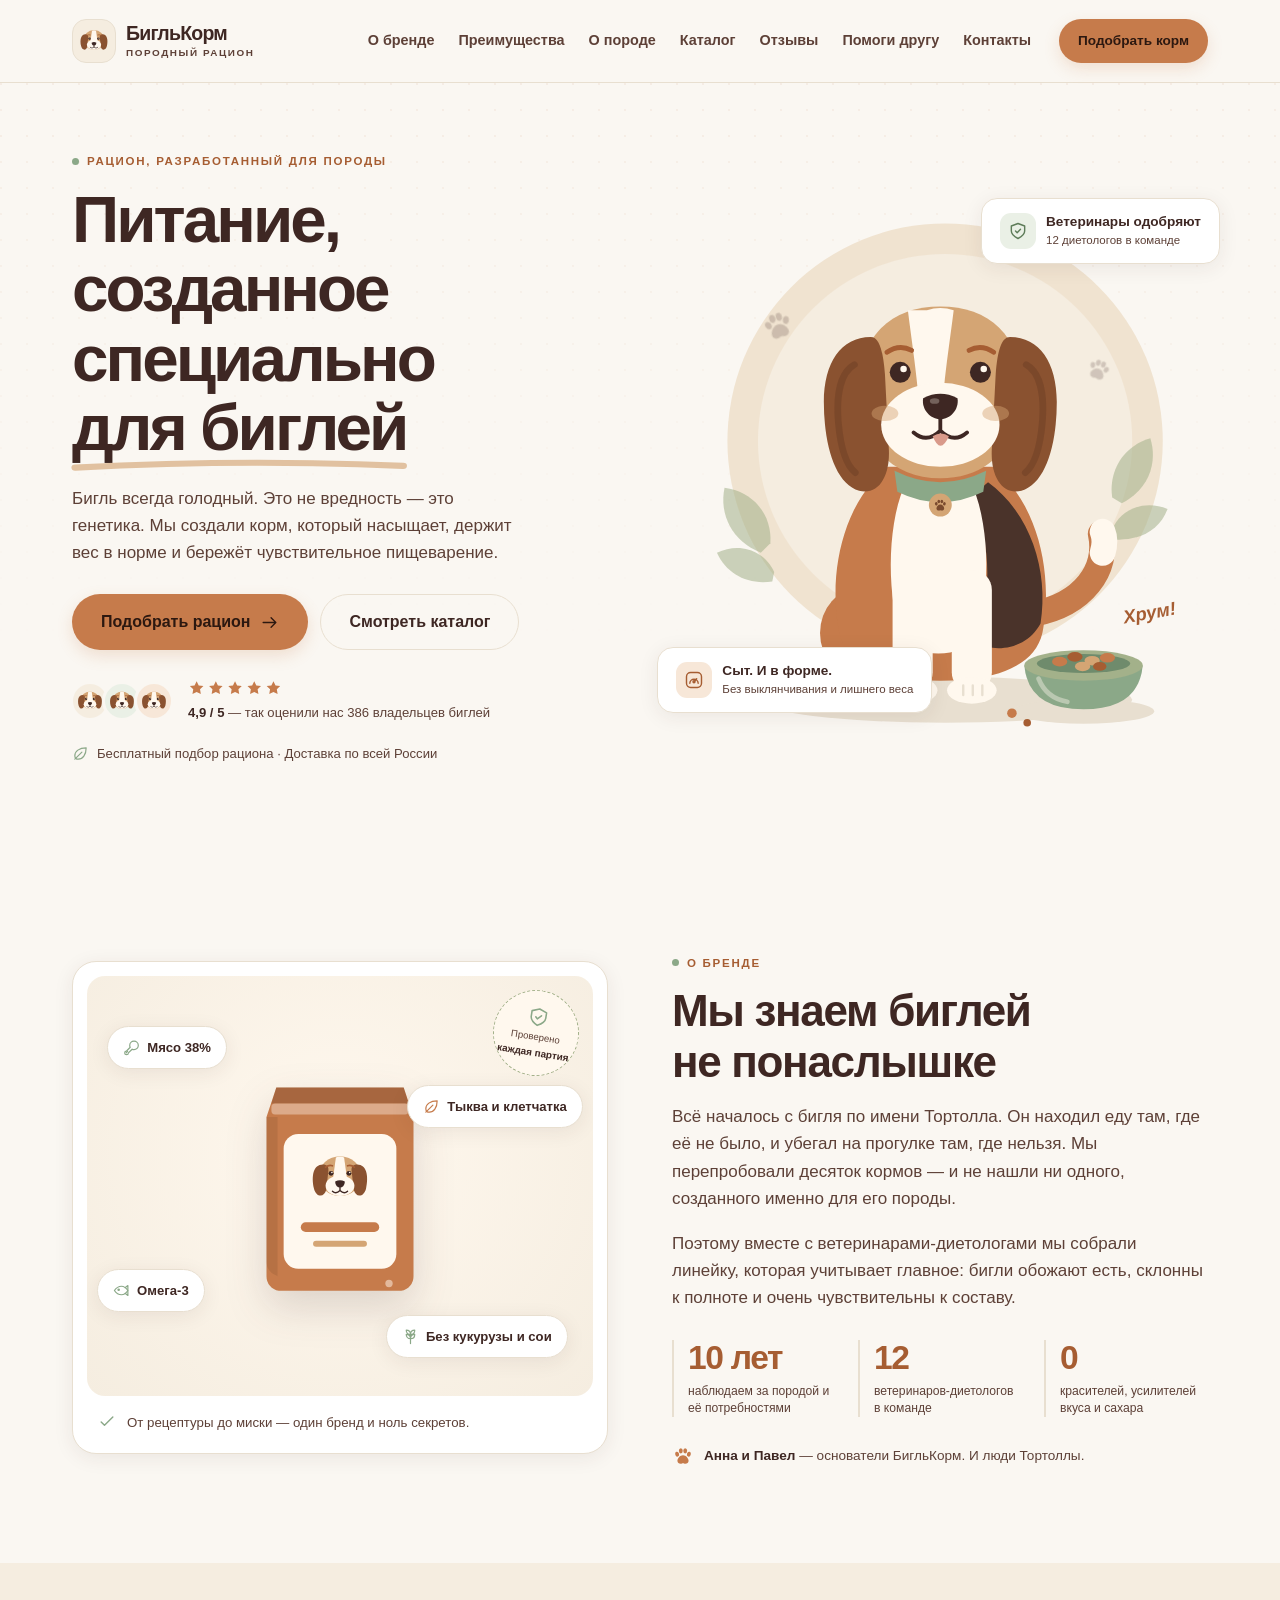
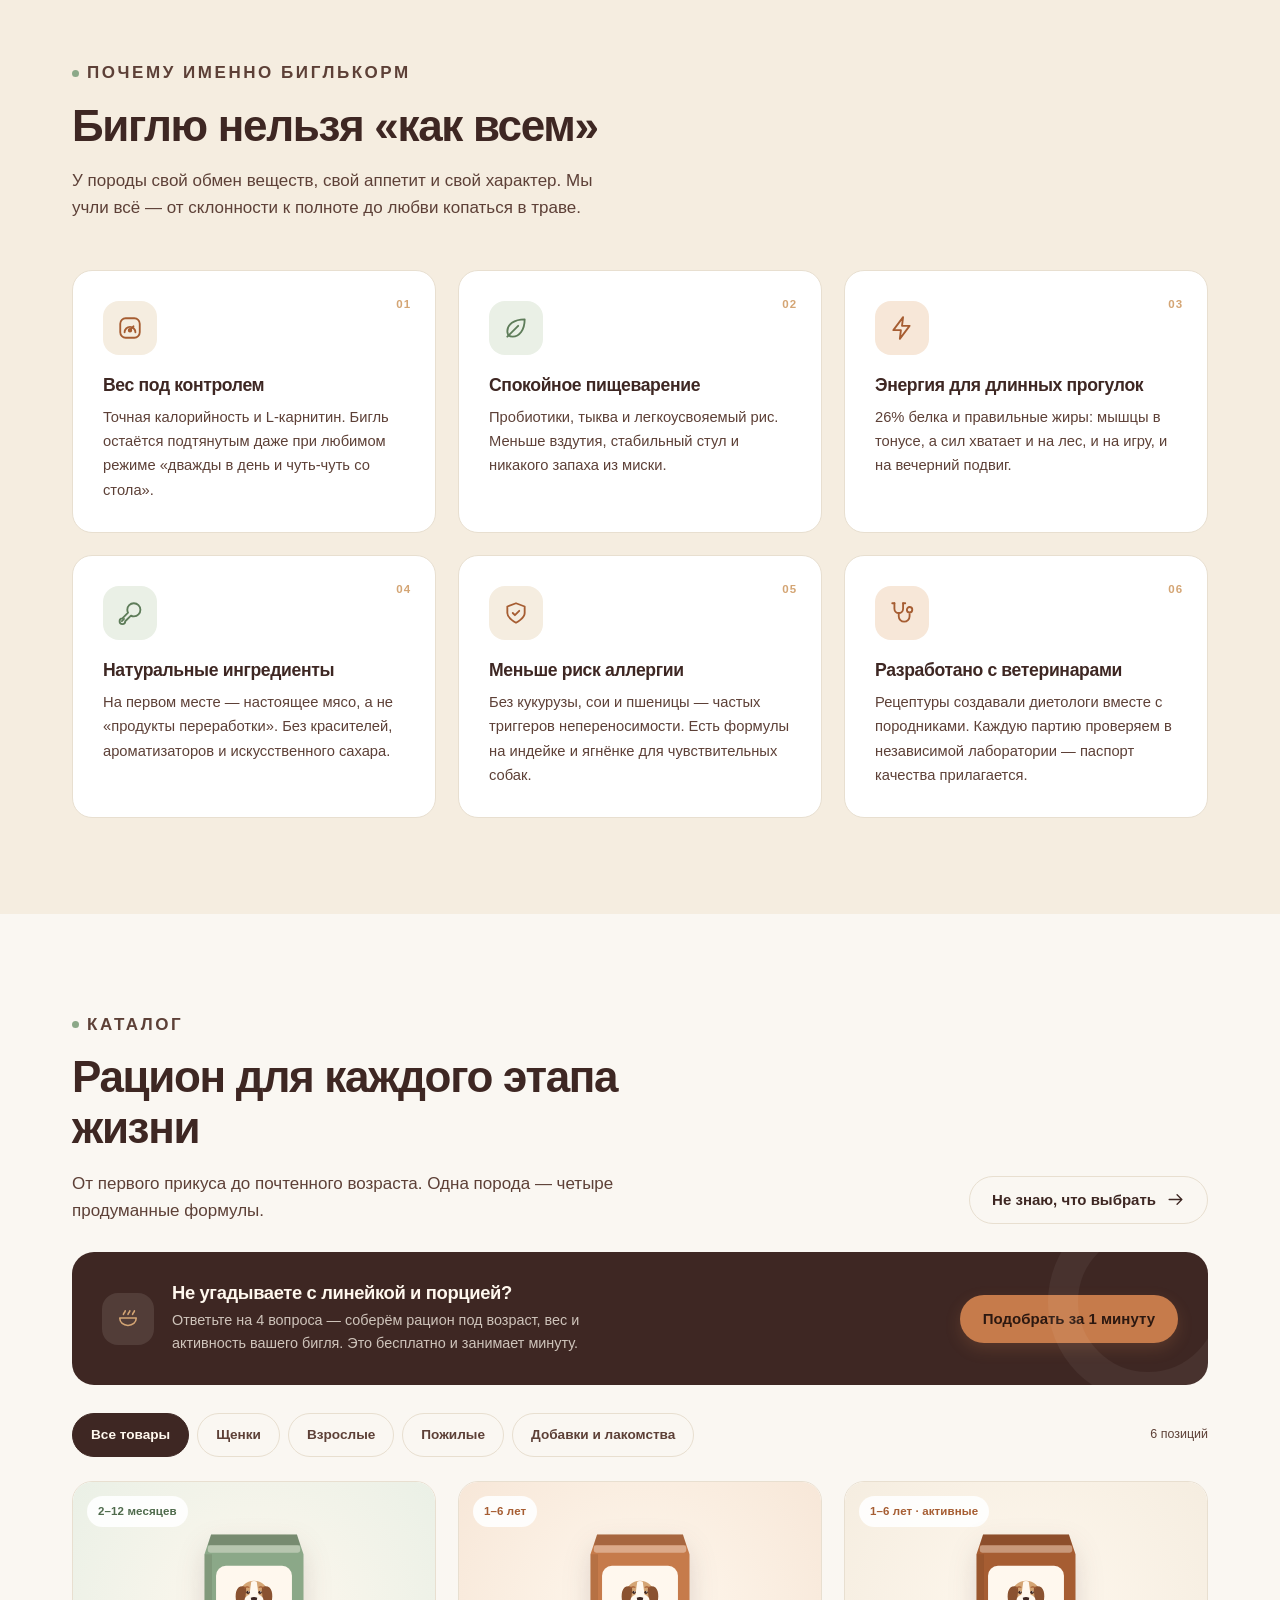
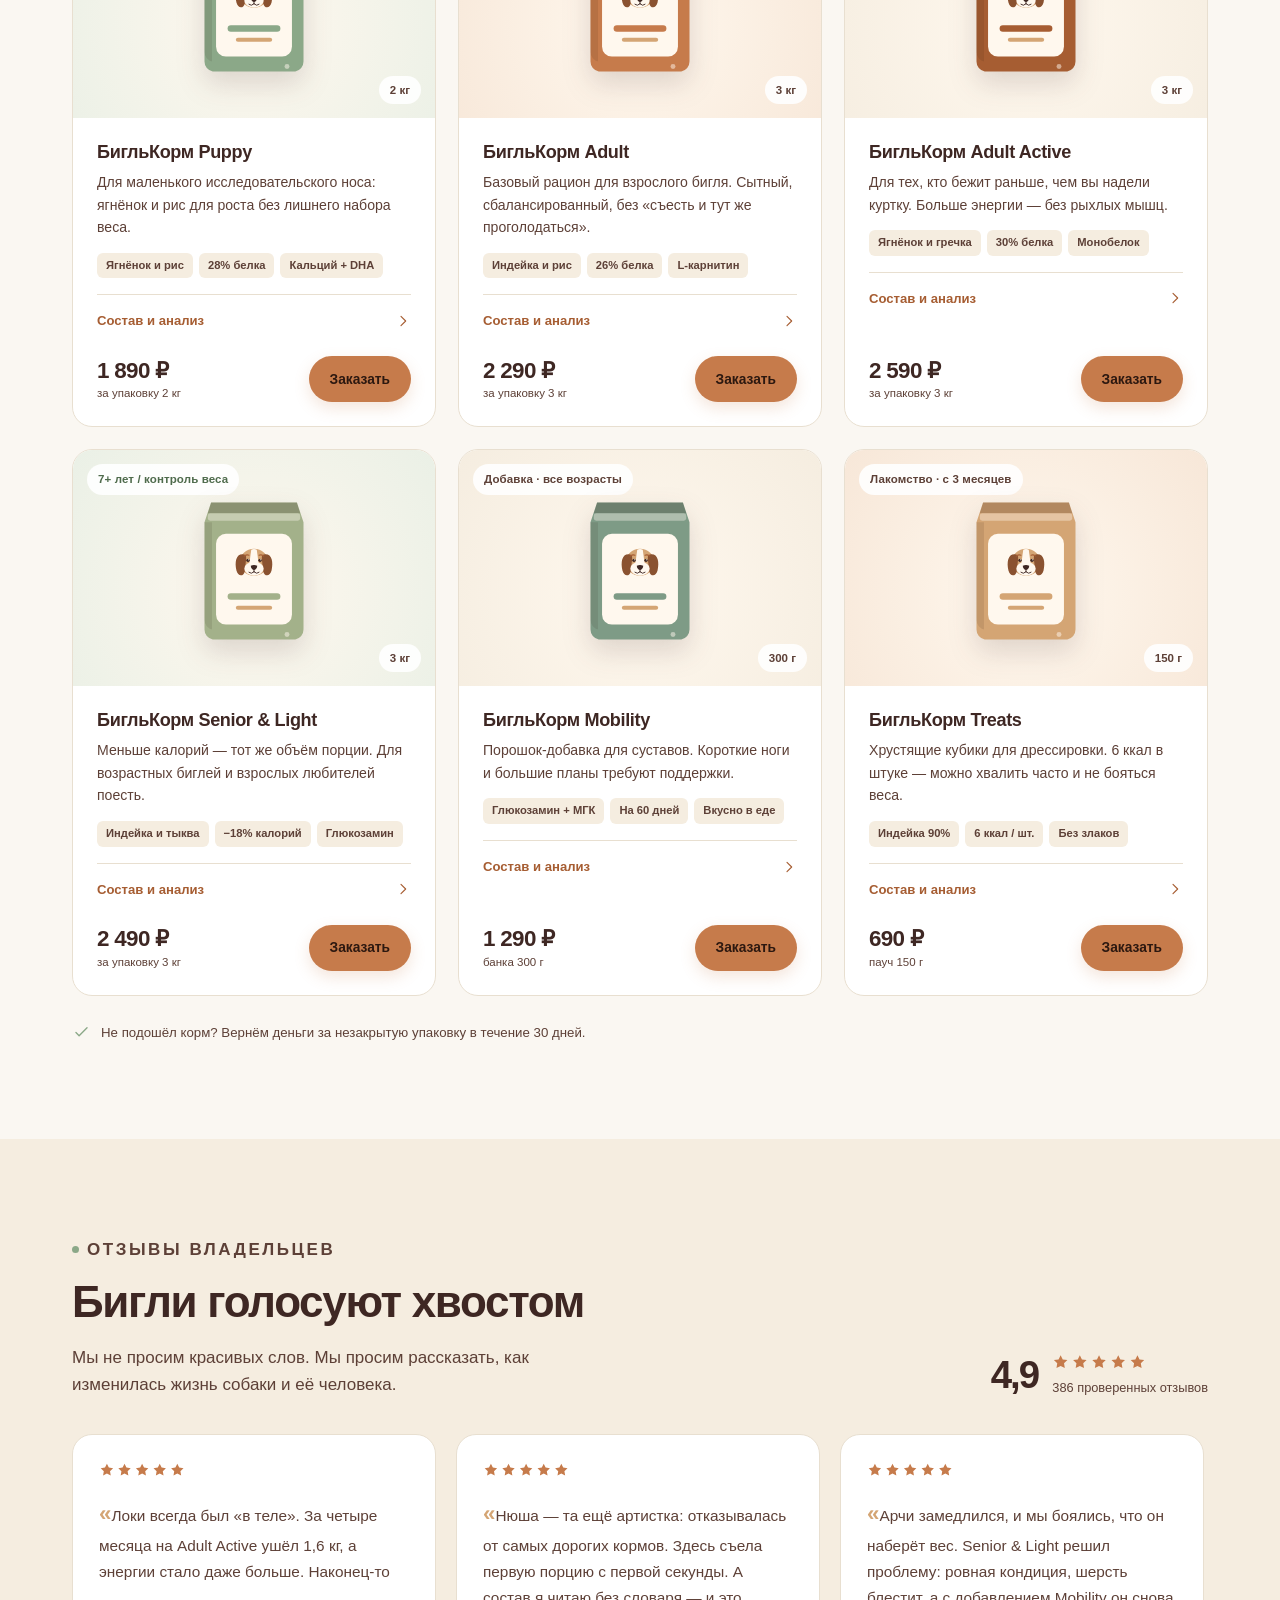
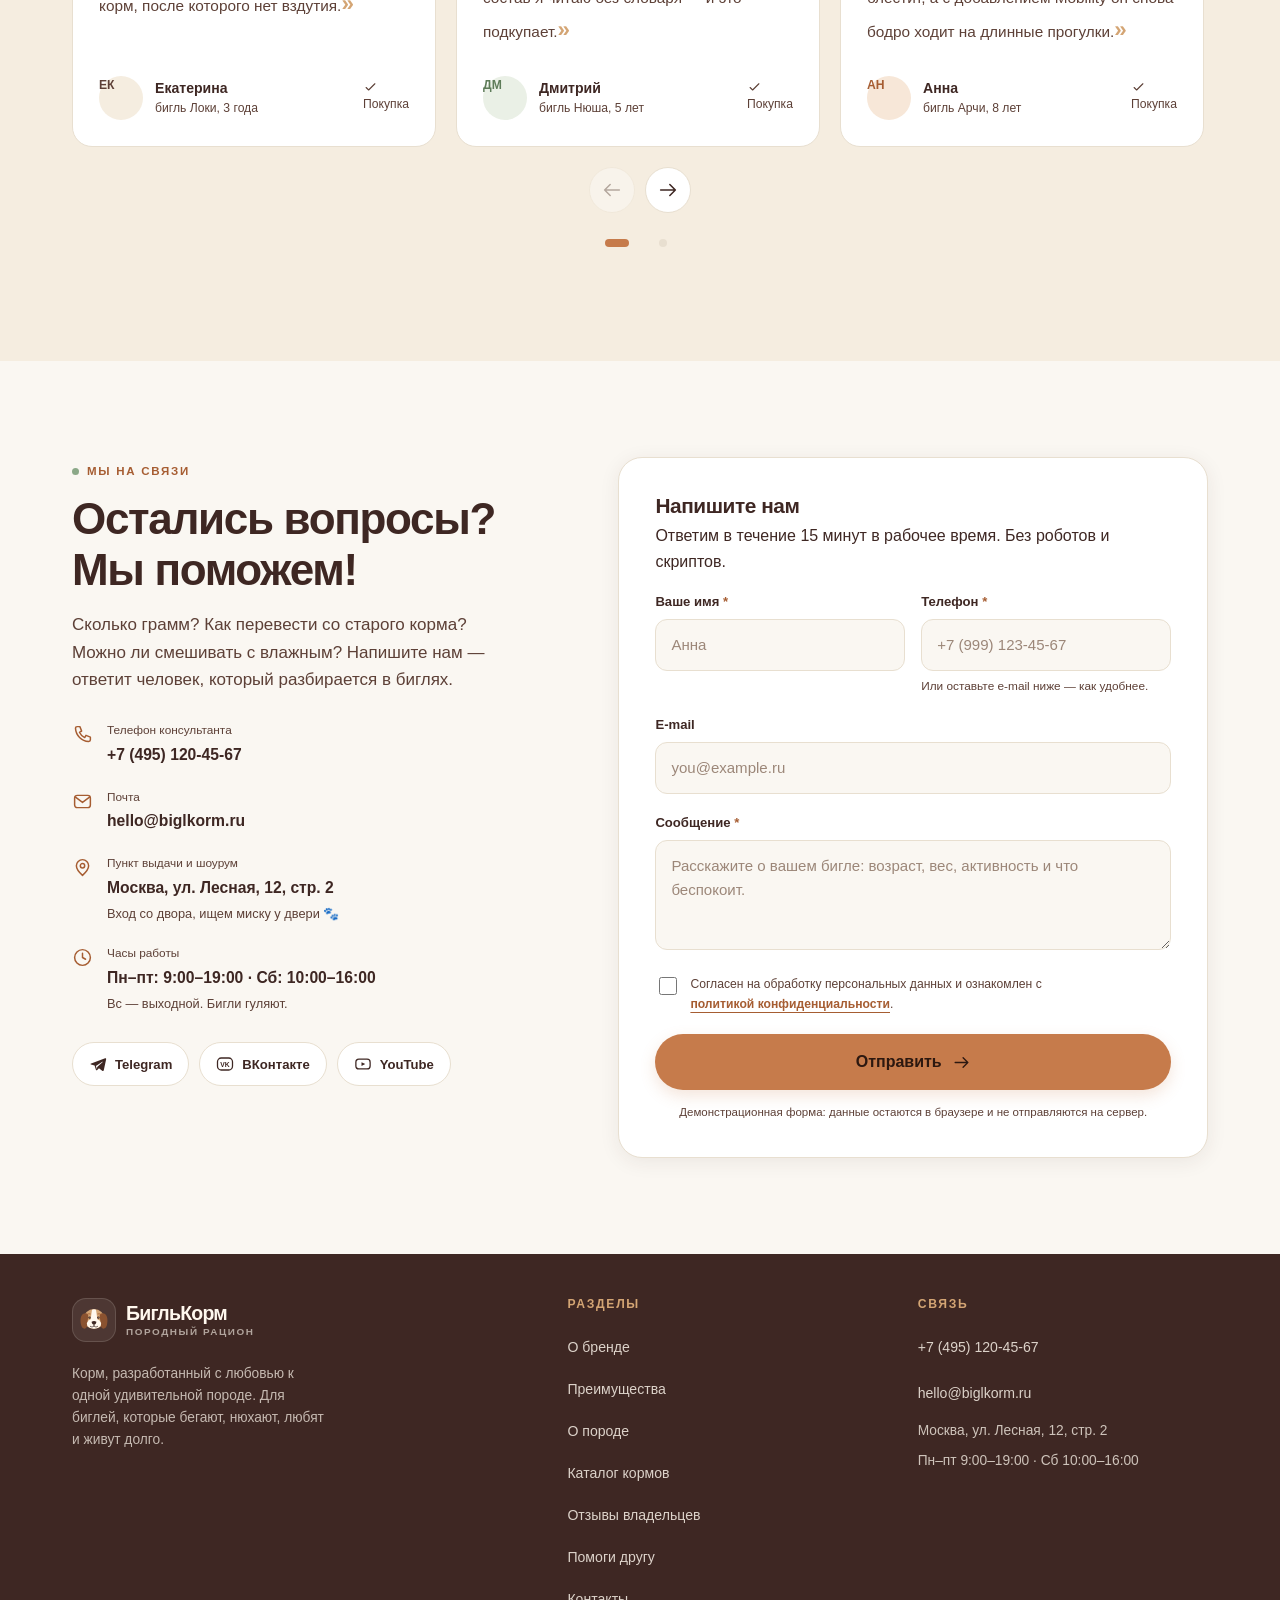
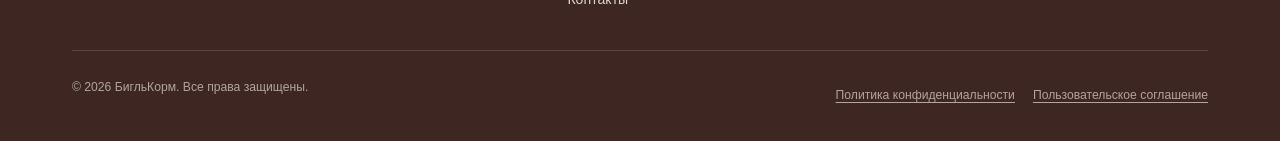
==== commit 7c9413fa: "update index.html" ====
--- a/app/index.html
+++ b/app/index.html
@@ -205,8 +205,10 @@
     <nav class="nav" id="nav" aria-label="Основная навигация">
       <a href="#about">О бренде</a>
       <a href="#benefits">Преимущества</a>
+      <a href="breed.html">О породе</a>
       <a href="#catalog">Каталог</a>
       <a href="#reviews">Отзывы</a>
+      <a href="help.html">Помоги другу</a>
       <a href="#contacts">Контакты</a>
     </nav>
 
@@ -935,8 +937,10 @@
         <ul>
           <li><a href="#about">О бренде</a></li>
           <li><a href="#benefits">Преимущества</a></li>
+          <li><a href="breed.html">О породе</a></li>
           <li><a href="#catalog">Каталог кормов</a></li>
           <li><a href="#reviews">Отзывы владельцев</a></li>
+          <li><a href="help.html">Помоги другу</a></li>
           <li><a href="#contacts">Контакты</a></li>
         </ul>
       </nav>
--- a/app/css/styles.css
+++ b/app/css/styles.css
@@ -713,4 +713,134 @@
     transition-duration:.001ms!important;scroll-behavior:auto!important;
   }
   .reveal{opacity:1;transform:none}
-}+}
+
+/* ============================================================
+   13. СТРАНИЦЫ «О ПОРОДЕ» И «ПОМОГИ ДРУГУ»
+   ============================================================ */
+
+/* --- Шапка: компактное меню при 7 пунктах --- */
+@media (min-width:1024px){
+  .nav{gap:16px}
+  .nav a{font-size:.86rem}
+  .header-inner{gap:20px}
+}
+@media (min-width:1280px){
+  .nav{gap:24px}
+  .nav a{font-size:.9rem}
+}
+
+/* --- Титульный экран подстраницы --- */
+.page-hero{position:relative;overflow:hidden;padding-block:40px 26px;border-bottom:1px solid var(--line)}
+.page-hero::before{
+  content:"";position:absolute;inset:0;pointer-events:none;
+  background-image:radial-gradient(circle at 1px 1px,rgba(198,123,75,.14) 1px,transparent 0);
+  background-size:26px 26px;
+  mask-image:linear-gradient(180deg,rgba(0,0,0,.5),transparent 92%);
+  -webkit-mask-image:linear-gradient(180deg,rgba(0,0,0,.5),transparent 92%);
+}
+.page-hero .container{position:relative;max-width:920px;text-align:center}
+.page-hero h1{font-size:clamp(2.1rem,5.6vw,3.3rem);line-height:1.08;letter-spacing:-.045em;margin-bottom:18px}
+.page-hero .lead{font-size:1.08rem;color:var(--muted);max-width:58ch;margin-inline:auto}
+.back-link{
+  display:inline-flex;align-items:center;gap:8px;margin:0 auto 22px;
+  font-size:.85rem;font-weight:600;color:var(--muted);
+  border:1.5px solid var(--line);background:var(--white);border-radius:999px;
+  padding:9px 16px;transition:color .2s,border-color .2s,transform .2s;
+}
+.back-link .icon{width:15px;height:15px;transform:rotate(180deg)}
+.back-link:hover{color:var(--accent-dark);border-color:var(--accent-light);transform:translateX(-2px)}
+
+/* --- Текст статьи --- */
+.article-text{font-size:1.03rem;line-height:1.8}
+.article-text h2{font-size:clamp(1.5rem,3.4vw,2rem);margin:46px 0 16px;scroll-margin-top:100px}
+.article-text h3{font-size:1.15rem;margin:30px 0 10px}
+.article-text p{margin-bottom:20px}
+.article-text p:last-of-type{margin-bottom:0}
+.prose-col{max-width:860px;margin-inline:auto}
+
+/* --- Фото-карточки --- */
+.figure-grid{display:grid;gap:20px;margin:28px 0}
+.figure{
+  position:relative;margin:0;border-radius:20px;overflow:hidden;
+  border:1px solid var(--line);background:var(--white);box-shadow:var(--shadow);
+}
+.figure img{width:100%;height:100%;object-fit:cover;transition:transform .5s ease}
+.figure:hover img{transform:scale(1.03)}
+.figure--wide{aspect-ratio:16/9}
+.figure--std{aspect-ratio:3/2}
+.figure--tall{aspect-ratio:3/4}
+.figure figcaption{
+  position:absolute;left:12px;right:12px;bottom:12px;z-index:2;
+  background:rgba(44,24,16,.74);color:var(--light);
+  backdrop-filter:blur(6px);-webkit-backdrop-filter:blur(6px);
+  border-radius:12px;padding:9px 13px;font-size:.8rem;line-height:1.45;
+}
+@media (min-width:640px){
+  .figure-grid--2{grid-template-columns:1fr 1fr}
+  .figure-grid--2 .figure{margin:0}
+}
+
+/* --- Акцентный блок «Проблема» --- */
+.attention{
+  background:var(--white);border:1px solid var(--line);border-left:5px solid var(--accent);
+  border-radius:20px;padding:26px;box-shadow:var(--shadow);margin:28px 0;
+}
+.attention h2{margin:0 0 12px}
+.attention p{color:var(--muted);font-size:.98rem;max-width:72ch}
+
+/* --- Списки с иконками --- */
+.check-list{display:grid;gap:13px;margin:22px 0 0}
+.check-list li{display:flex;align-items:flex-start;gap:12px;font-size:.97rem;line-height:1.6}
+.check-list li .icon{width:20px;height:20px;flex:none;margin-top:3px;color:var(--green)}
+.check-list--warn li .icon{color:var(--accent-dark)}
+.check-list li strong{color:var(--ink)}
+
+/* --- Цитата-переход --- */
+.quote-card{
+  background:var(--white);border:1px solid var(--line);border-radius:20px;
+  box-shadow:var(--shadow);padding:30px 28px;text-align:center;
+  max-width:820px;margin:32px auto;
+}
+.quote-card .icon{width:26px;height:26px;color:var(--accent-light);margin:0 auto 14px}
+.quote-card p{font-size:1.12rem;font-weight:600;line-height:1.65;max-width:60ch;margin-inline:auto;margin-bottom:12px}
+.quote-card cite{display:block;font-style:normal;font-size:.82rem;color:var(--muted)}
+
+/* --- Сетки карточек преимуществ --- */
+@media (min-width:768px){.benefits-grid--2x2{grid-template-columns:repeat(2,1fr)}}
+@media (min-width:1024px){.benefits-grid--2x2{grid-template-columns:repeat(2,1fr)}}
+
+/* --- Тёмная CTA-панель --- */
+.cta-panel{
+  position:relative;overflow:hidden;text-align:center;
+  background:var(--ink);color:var(--light);border-radius:24px;
+  padding:40px 26px;box-shadow:var(--shadow-lg);
+}
+.cta-panel::after{
+  content:"";position:absolute;right:-60px;top:-70px;width:240px;height:240px;
+  border-radius:50%;border:36px solid rgba(255,248,238,.05);pointer-events:none;
+}
+.cta-panel::before{
+  content:"";position:absolute;left:-70px;bottom:-90px;width:220px;height:220px;
+  border-radius:50%;border:30px solid rgba(198,123,75,.12);pointer-events:none;
+}
+.cta-panel>*{position:relative;z-index:1}
+.cta-panel .eyebrow{color:var(--accent-light);justify-content:center}
+.cta-panel .dot{background:var(--accent-light)}
+.cta-panel h2{color:var(--light);font-size:clamp(1.6rem,4vw,2.2rem);margin-bottom:14px}
+.cta-panel p{color:rgba(255,248,238,.8);max-width:52ch;margin:0 auto 26px}
+.cta-actions{display:flex;flex-wrap:wrap;gap:12px;justify-content:center}
+.cta-panel .btn--ghost{color:var(--light);border-color:rgba(255,248,238,.35)}
+.cta-panel .btn--ghost:hover{background:rgba(255,248,238,.08);border-color:var(--accent-light)}
+
+/* --- Реквизиты в CTA --- */
+.req-grid{display:grid;gap:12px;max-width:540px;margin:30px auto 0;text-align:left}
+.req-row{
+  display:grid;grid-template-columns:1fr;gap:3px 16px;
+  background:rgba(255,248,238,.06);border:1px solid rgba(255,248,238,.12);
+  border-radius:14px;padding:13px 16px;
+}
+.req-row span{font-size:.7rem;font-weight:700;text-transform:uppercase;letter-spacing:.09em;color:rgba(255,248,238,.55)}
+.req-row strong{font-size:.95rem;color:var(--light);word-break:break-word}
+@media (min-width:480px){.req-row{grid-template-columns:170px 1fr;align-items:baseline}}
+.cta-small{font-size:.74rem;color:rgba(255,248,238,.55);margin-top:18px}
